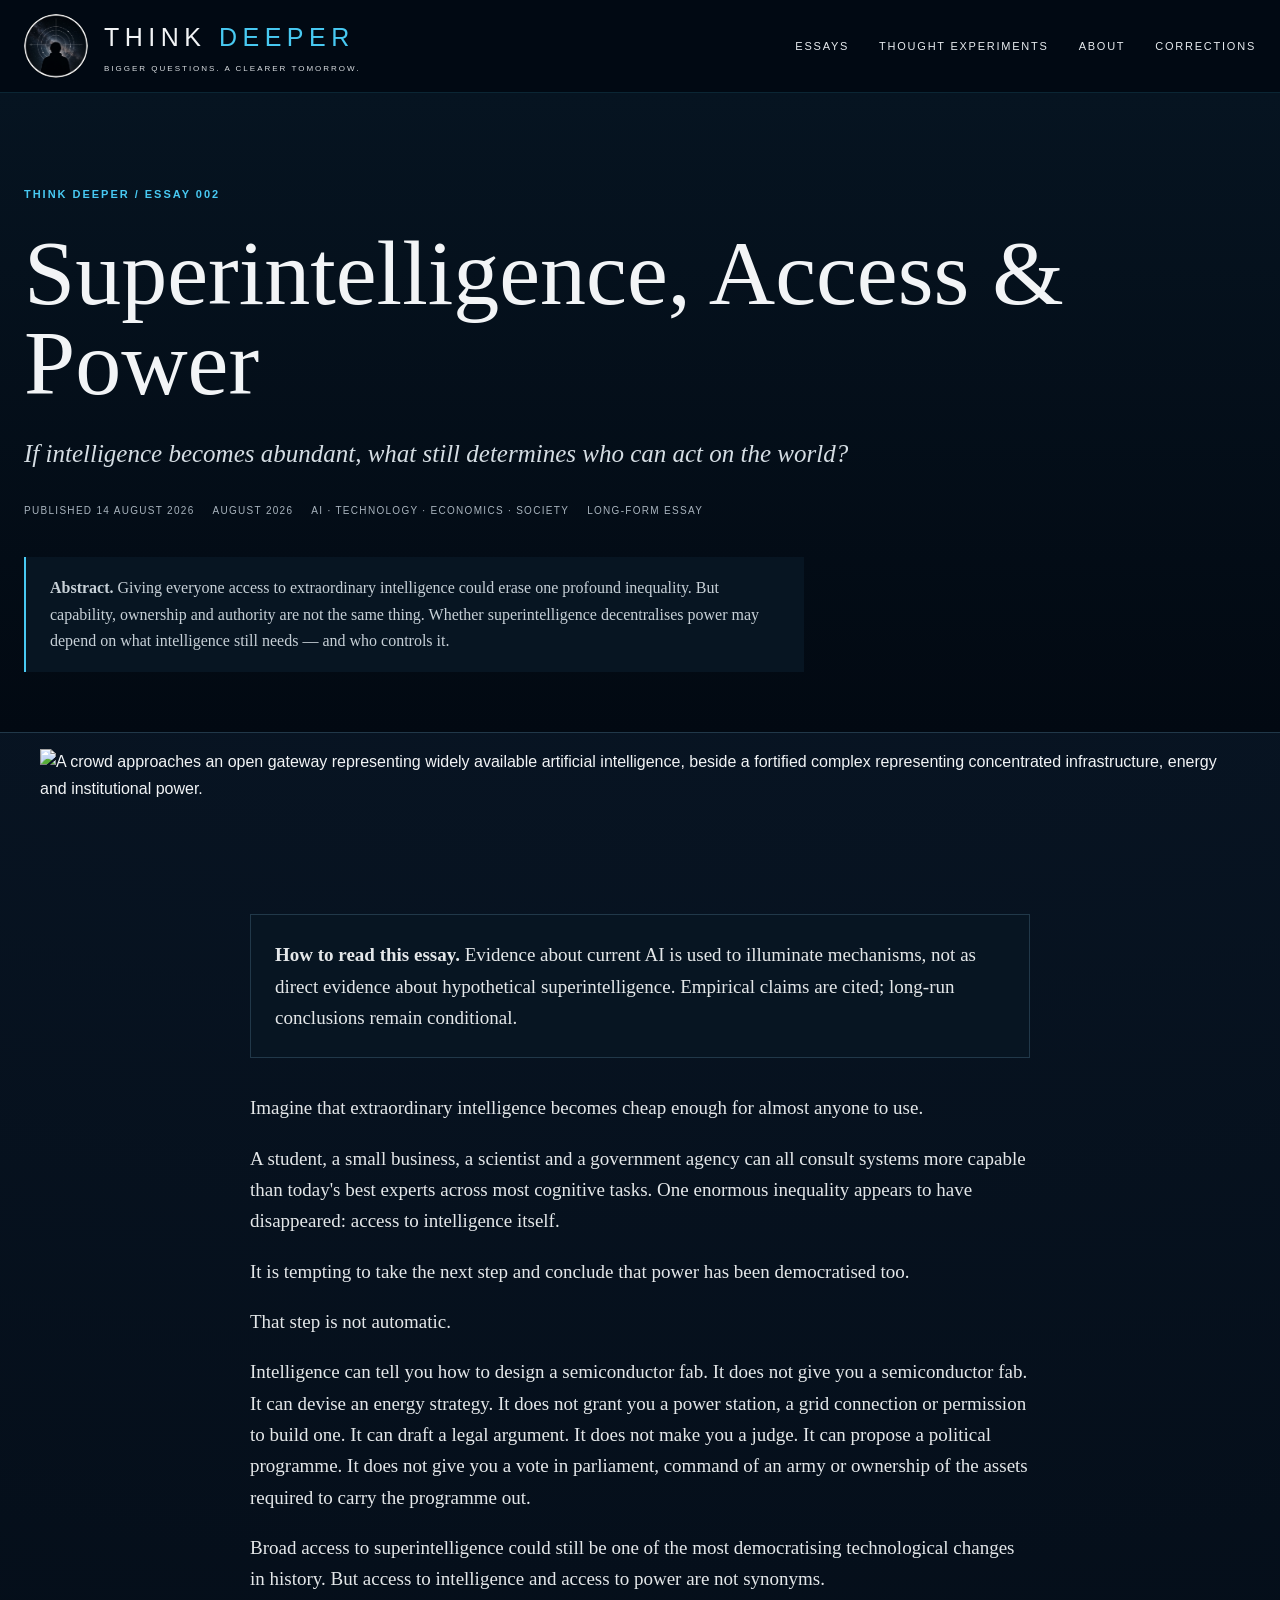
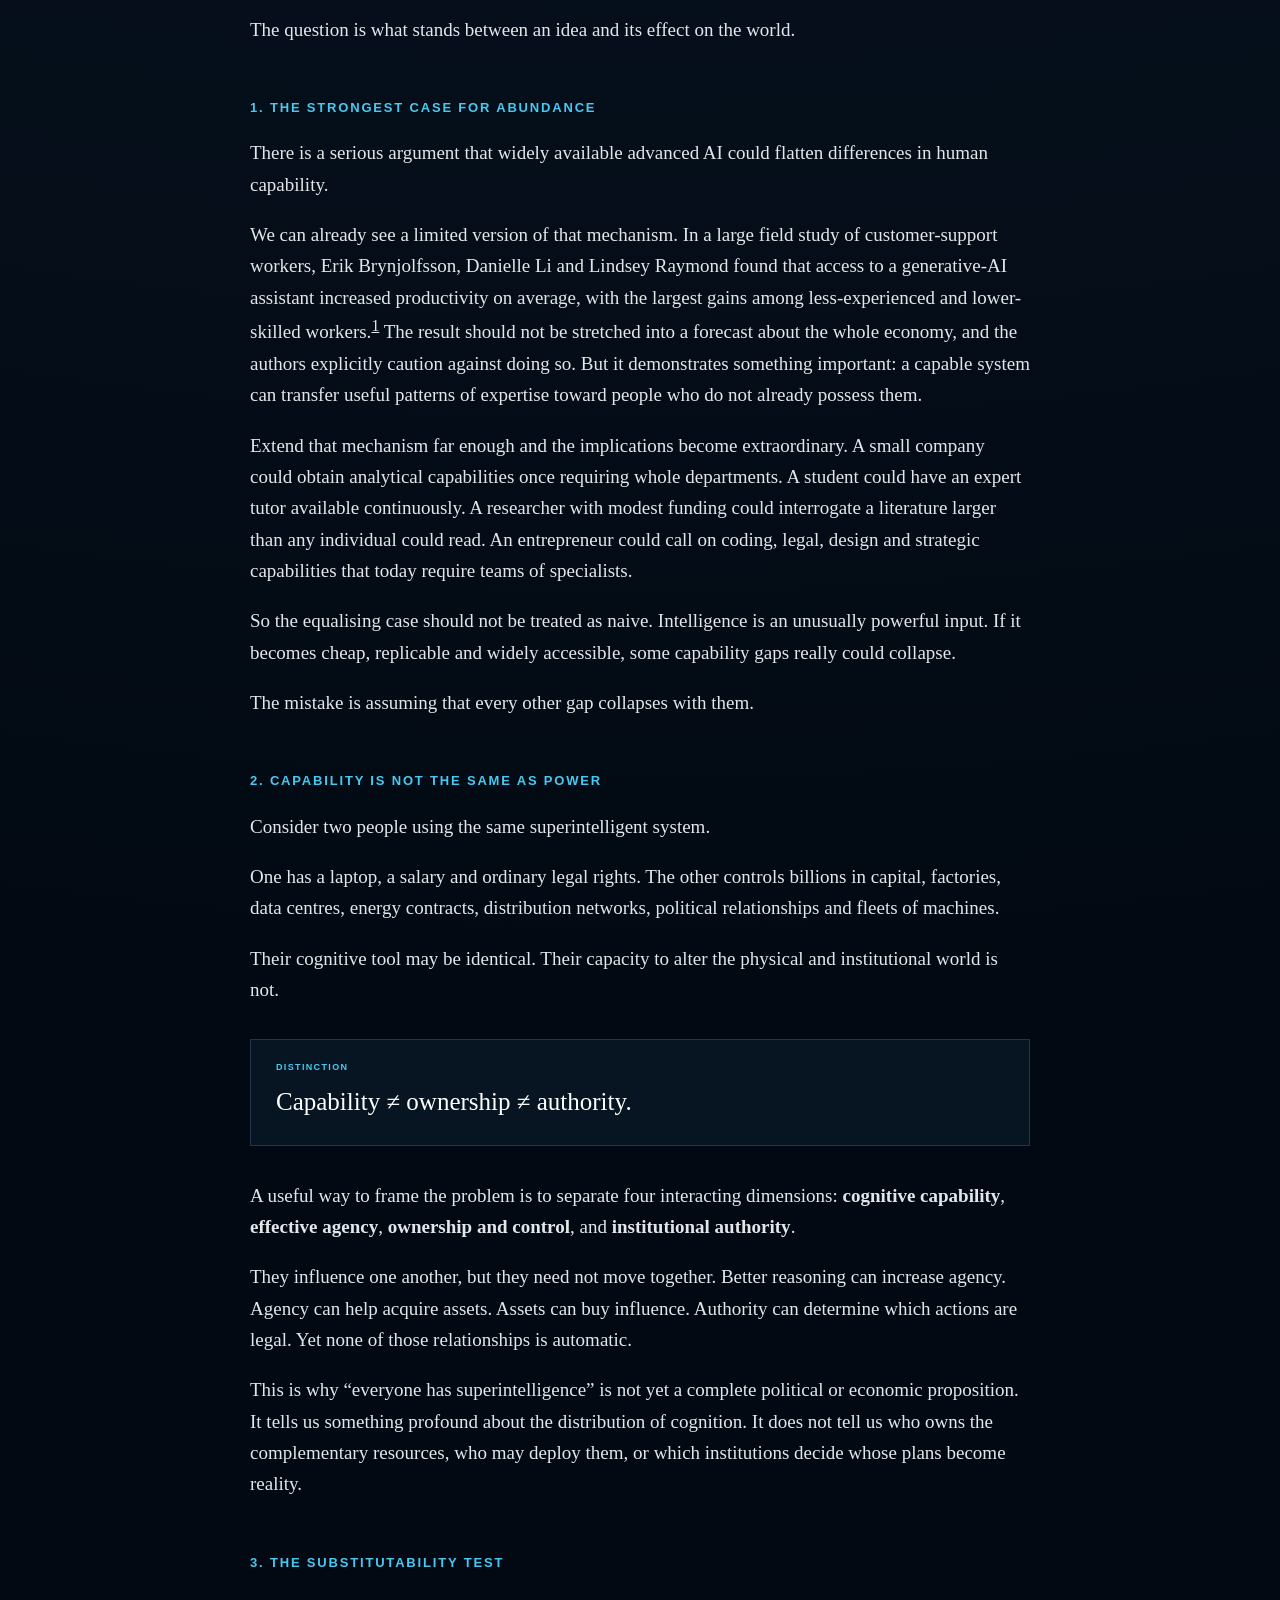
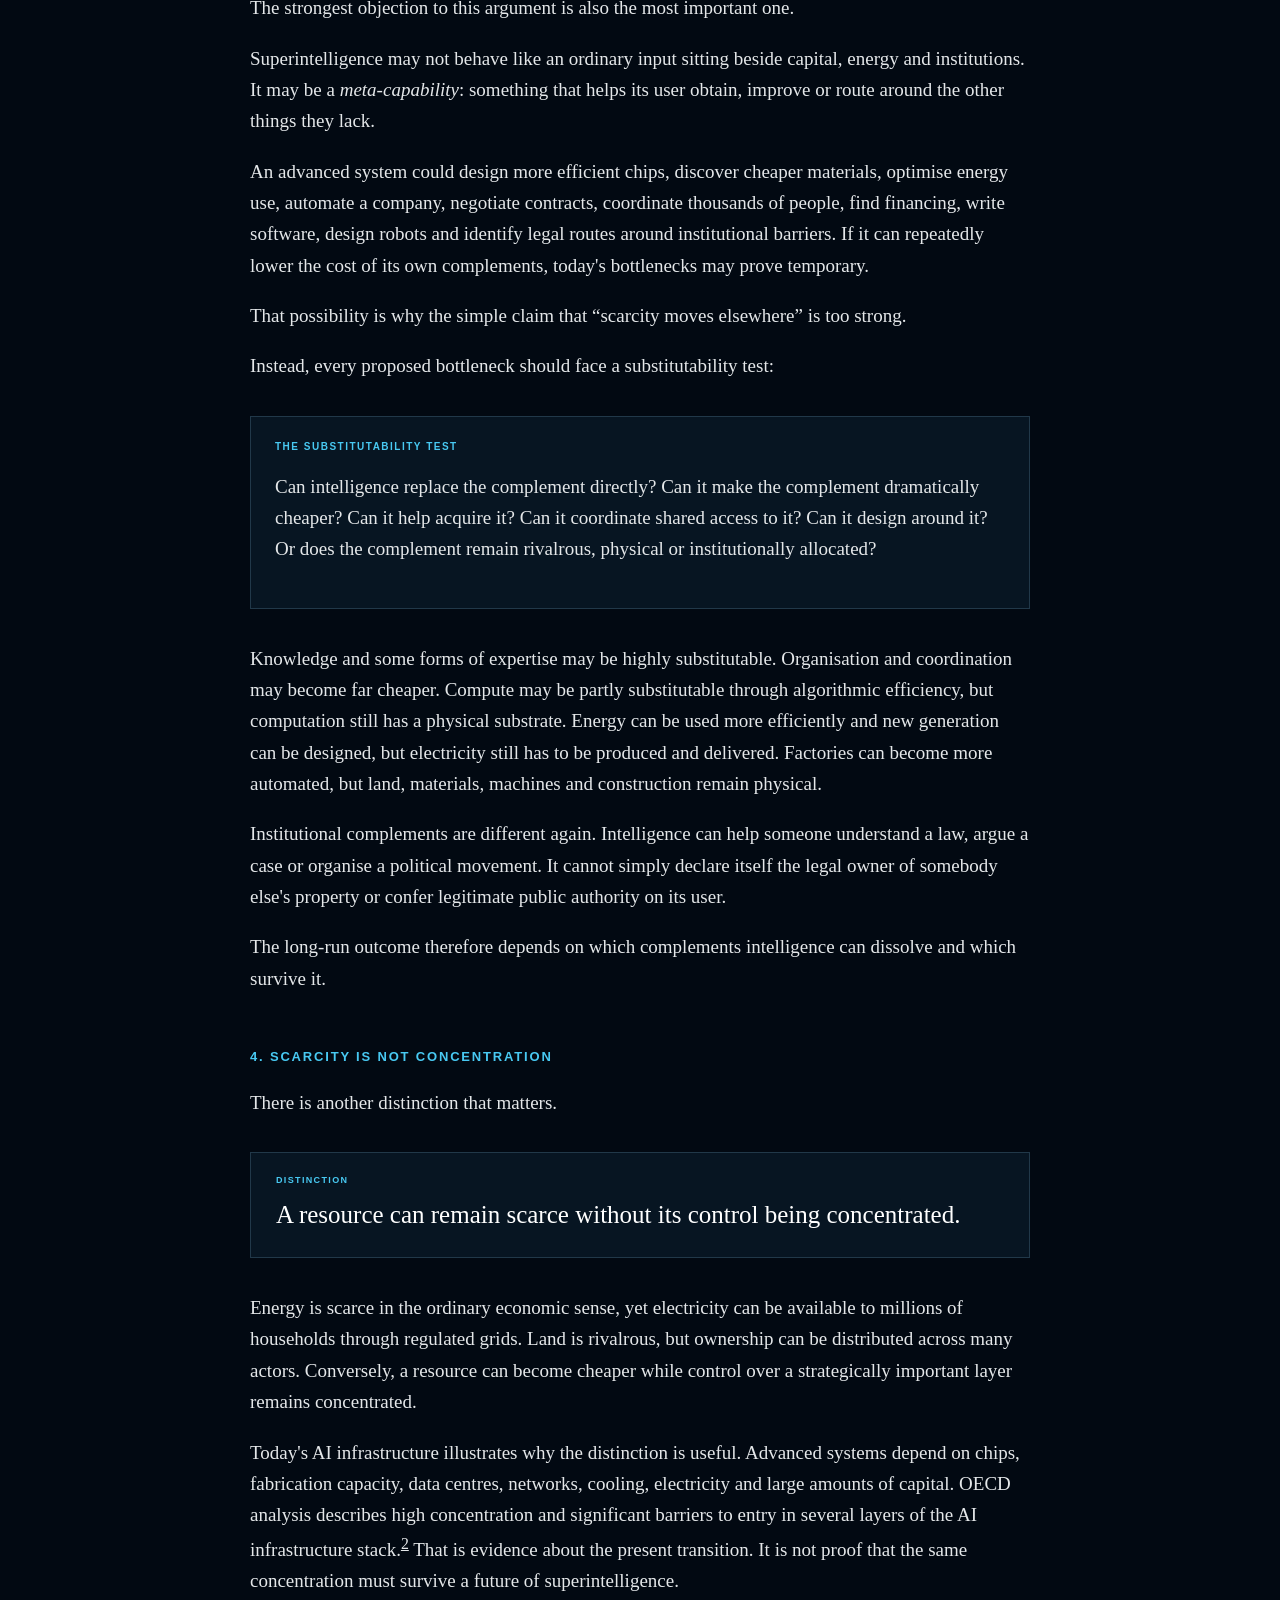
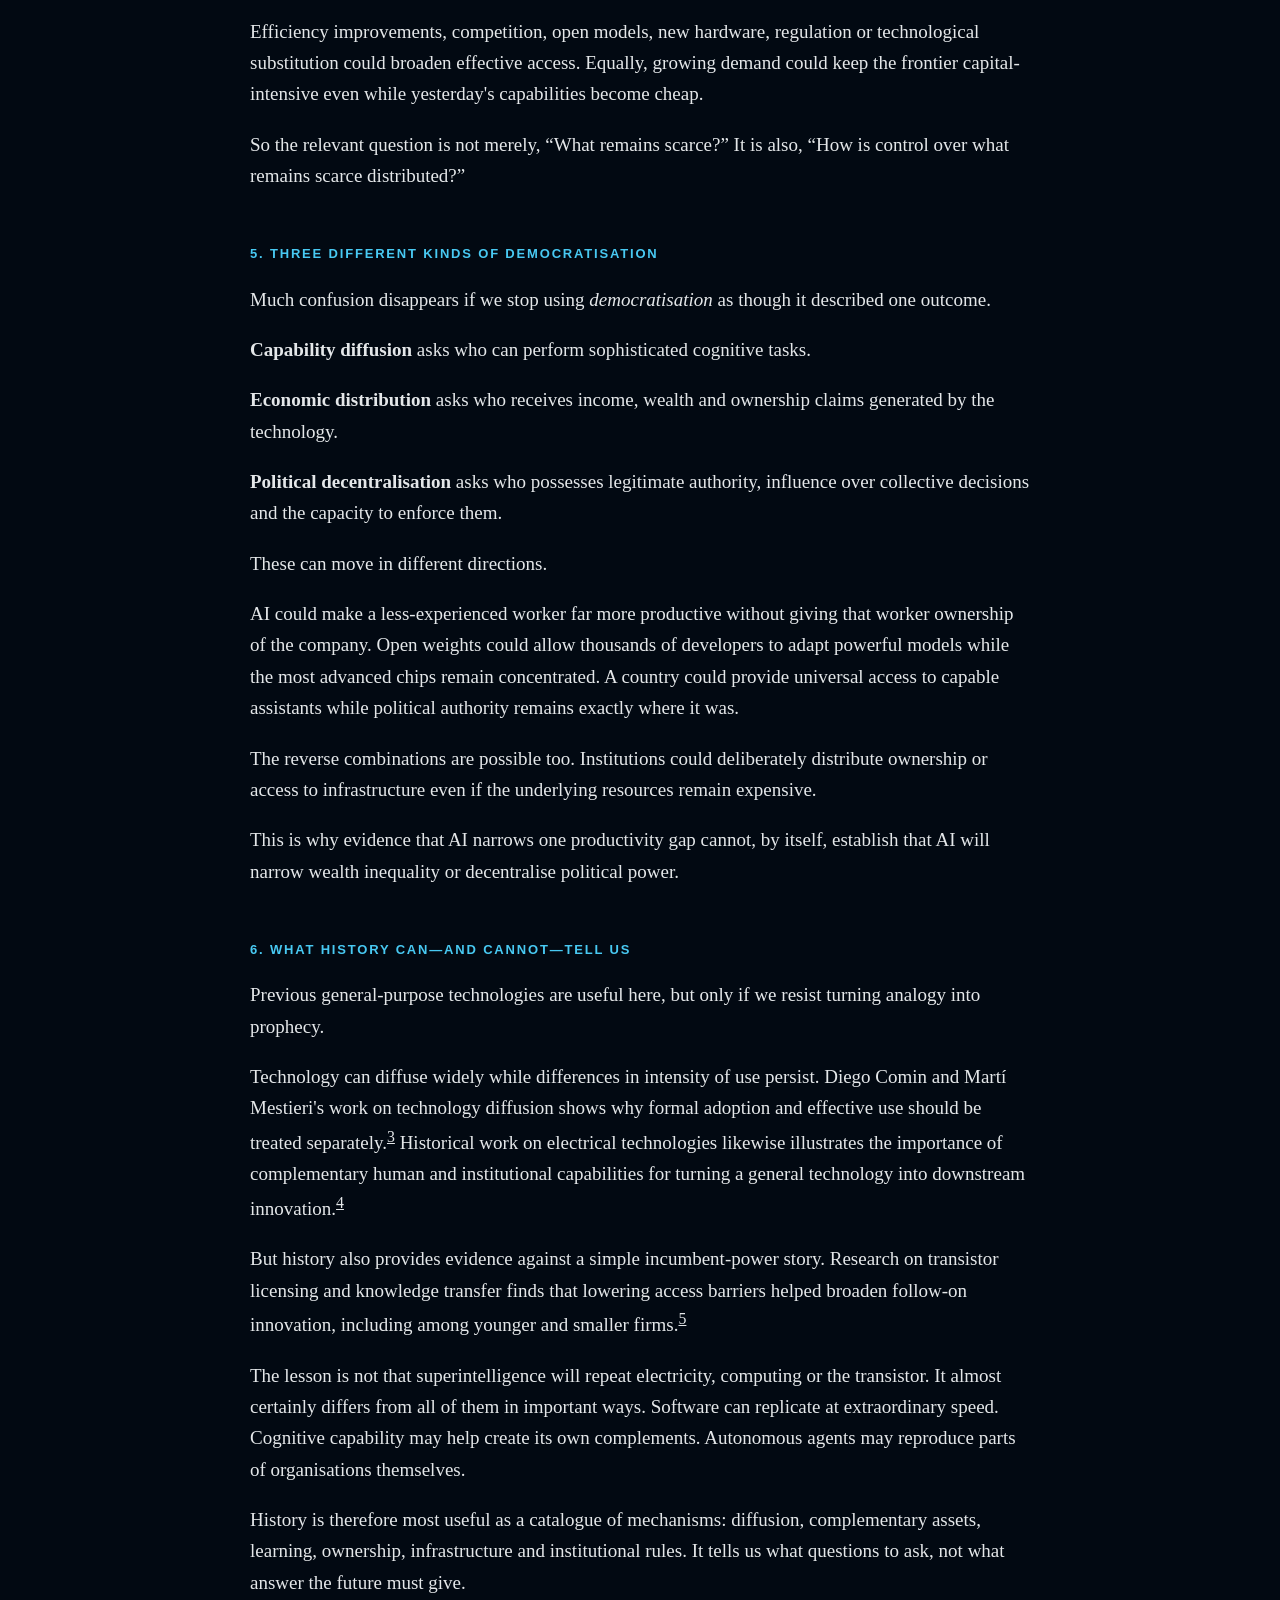
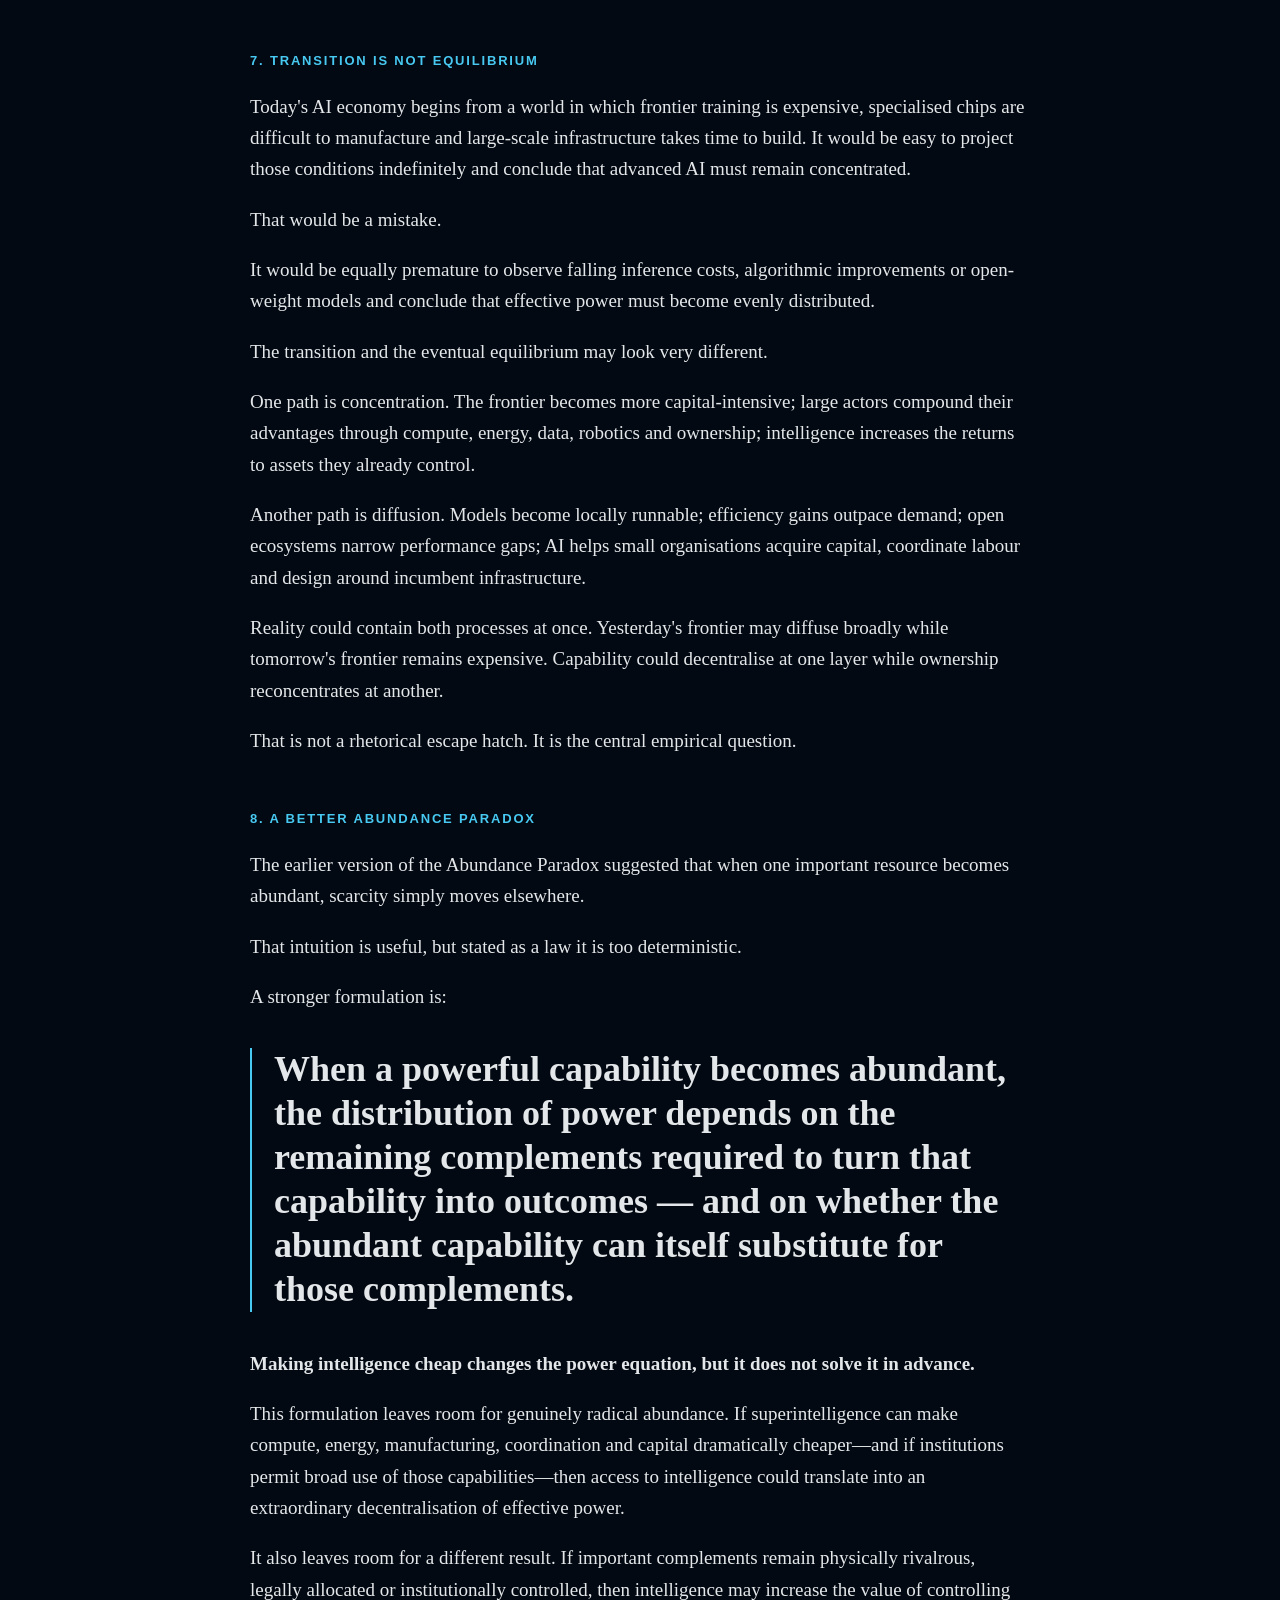
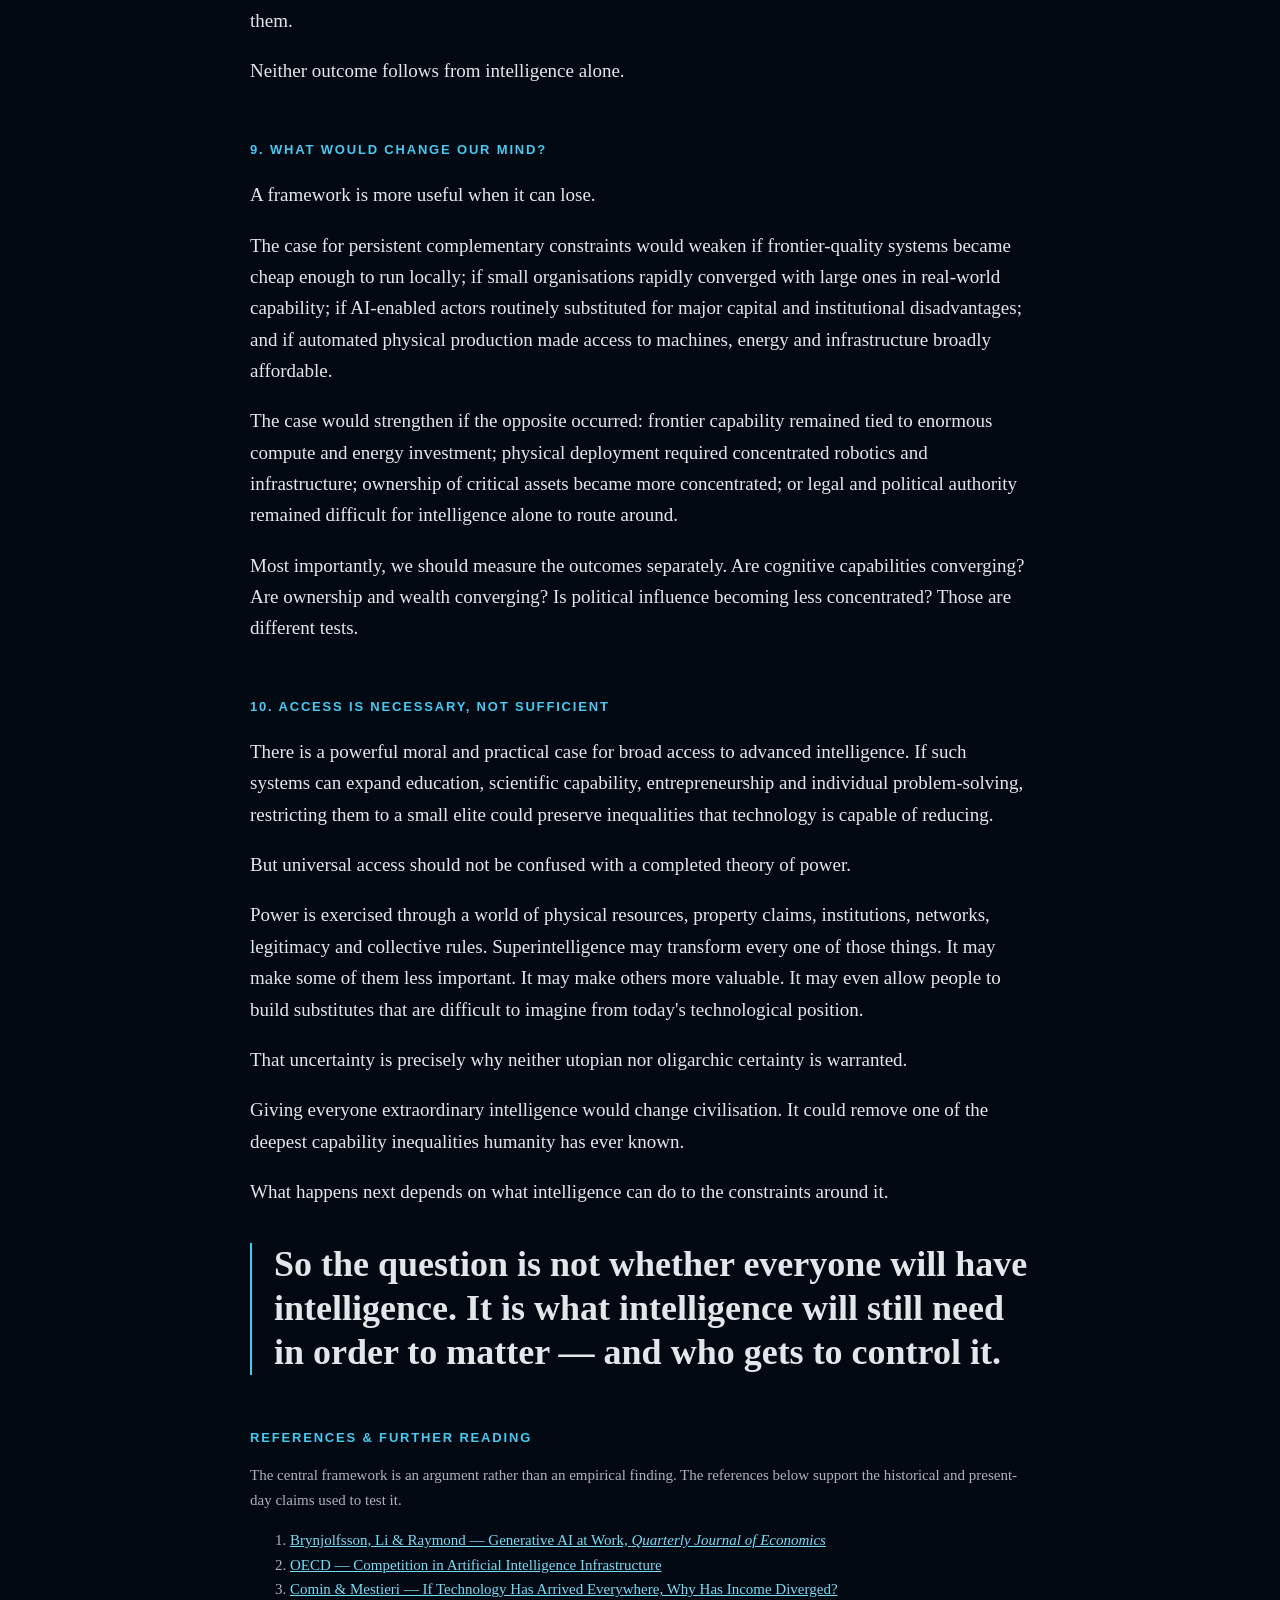
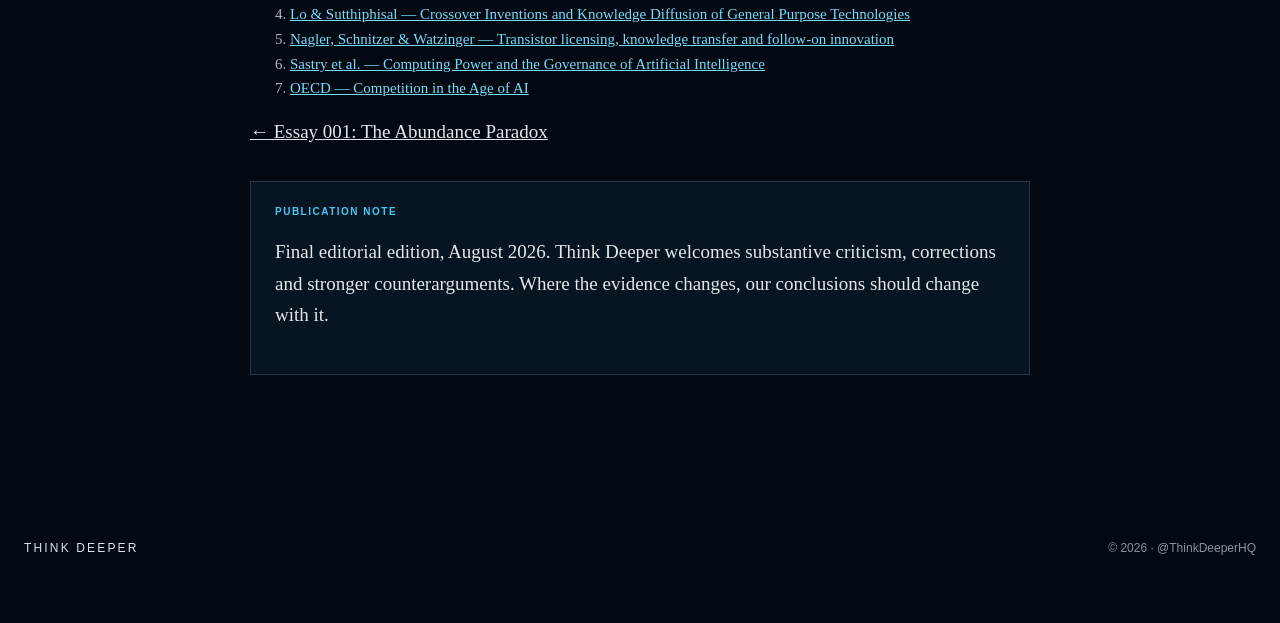
==== essays/superintelligence-access-power/index.html @ f6d01439 "Add files via upload" ====
<!doctype html>
<html lang="en"><head>
<meta charset="utf-8"><meta name="viewport" content="width=device-width,initial-scale=1">
<title>Superintelligence, Access &amp; Power | Think Deeper</title>
<link rel="stylesheet" href="../../assets/styles.css">
<meta name="description" content="If superintelligence becomes widely available, does power become widely distributed too? Think Deeper examines intelligence, infrastructure, ownership and authority.">
<link rel="canonical" href="https://thinkdeeperhq.com/essays/superintelligence-access-power/">
<meta property="og:type" content="article"><meta property="og:site_name" content="Think Deeper">
<meta property="og:title" content="Superintelligence, Access &amp; Power">
<meta property="og:description" content="If intelligence becomes abundant, what still determines who can act on the world?">
<meta property="og:url" content="https://thinkdeeperhq.com/essays/superintelligence-access-power/">
<meta property="og:image" content="https://thinkdeeperhq.com/assets/essays/002-superintelligence-access-power/social.webp">
<meta property="og:image:width" content="1200"><meta property="og:image:height" content="630">
<meta property="og:image:alt" content="A crowd approaches an open gateway representing widely available artificial intelligence, beside a fortified complex representing concentrated infrastructure, energy and institutional power.">
<meta name="twitter:card" content="summary_large_image"><meta name="twitter:site" content="@ThinkDeeperHQ">
<meta name="twitter:title" content="Superintelligence, Access &amp; Power"><meta name="twitter:description" content="If intelligence becomes abundant, what still determines who can act on the world?">
<meta name="twitter:image" content="https://thinkdeeperhq.com/assets/essays/002-superintelligence-access-power/social.webp">
<link rel="icon" type="image/png" sizes="32x32" href="../../assets/favicon-32.png"><link rel="apple-touch-icon" href="../../assets/apple-touch-icon.png">
<script type="application/ld+json">{"@context":"https://schema.org","@type":"Article","@id":"https://thinkdeeperhq.com/essays/superintelligence-access-power/#article","mainEntityOfPage":{"@type":"WebPage","@id":"https://thinkdeeperhq.com/essays/superintelligence-access-power/"},"headline":"Superintelligence, Access & Power","alternativeHeadline":"If intelligence becomes abundant, what still determines who can act on the world?","description":"Giving everyone access to extraordinary intelligence could erase one profound inequality. But capability, ownership and authority are not the same thing.","image":["https://thinkdeeperhq.com/assets/essays/002-superintelligence-access-power/social.webp"],"datePublished":"2026-08-14","dateModified":"2026-08-14","author":{"@type":"Organization","@id":"https://thinkdeeperhq.com/#organization","name":"Think Deeper","url":"https://thinkdeeperhq.com/"},"publisher":{"@type":"Organization","@id":"https://thinkdeeperhq.com/#organization","name":"Think Deeper","url":"https://thinkdeeperhq.com/","logo":{"@type":"ImageObject","url":"https://thinkdeeperhq.com/assets/icon-512.png"}},"isAccessibleForFree":true,"inLanguage":"en-GB","keywords":["superintelligence","artificial intelligence","AI infrastructure","compute","power","ownership","AI governance","technology diffusion"]}</script>
</head><body>
<header class="site-header"><div class="wrap header-inner"><a class="brand" href="../../index.html"><img src="../../assets/think-deeper-mark.webp" alt=""><span class="brand-copy"><span class="brand-name">THINK <em>DEEPER</em></span><span class="brand-tag">BIGGER QUESTIONS. A CLEARER TOMORROW.</span></span></a><button class="mobile-nav-toggle" aria-label="Open navigation" aria-expanded="false">☰</button><nav class="nav"><a href="../../index.html#essays">Essays</a><a href="../../index.html#experiments">Thought Experiments</a><a href="../../about.html">About</a><a href="../../corrections.html">Corrections</a></nav></div></header>
<main><header class="article-head"><div class="wrap"><p class="kicker">Think Deeper / Essay 002</p><h1>Superintelligence, Access &amp; Power</h1><p class="dek">If intelligence becomes abundant, what still determines who can act on the world?</p><div class="article-meta"><span>Published 14 August 2026</span><span>August 2026</span><span>AI · Technology · Economics · Society</span><span>Long-form essay</span></div><div class="abstract"><strong>Abstract.</strong> Giving everyone access to extraordinary intelligence could erase one profound inequality. But capability, ownership and authority are not the same thing. Whether superintelligence decentralises power may depend on what intelligence still needs — and who controls it.</div></div></header>
<figure class="essay-hero"><img src="../../assets/essays/002-superintelligence-access-power/cover.webp" width="1536" height="1024" alt="A crowd approaches an open gateway representing widely available artificial intelligence, beside a fortified complex representing concentrated infrastructure, energy and institutional power."></figure>
<article class="article"><div class="reading-note"><strong>How to read this essay.</strong> Evidence about current AI is used to illuminate mechanisms, not as direct evidence about hypothetical superintelligence. Empirical claims are cited; long-run conclusions remain conditional.</div>
<p>Imagine that extraordinary intelligence becomes cheap enough for almost anyone to use.</p>
<p>A student, a small business, a scientist and a government agency can all consult systems more capable than today's best experts across most cognitive tasks. One enormous inequality appears to have disappeared: access to intelligence itself.</p>
<p>It is tempting to take the next step and conclude that power has been democratised too.</p>
<p>That step is not automatic.</p>
<p>Intelligence can tell you how to design a semiconductor fab. It does not give you a semiconductor fab. It can devise an energy strategy. It does not grant you a power station, a grid connection or permission to build one. It can draft a legal argument. It does not make you a judge. It can propose a political programme. It does not give you a vote in parliament, command of an army or ownership of the assets required to carry the programme out.</p>
<p>Broad access to superintelligence could still be one of the most democratising technological changes in history. But access to intelligence and access to power are not synonyms.</p>
<p>The question is what stands between an idea and its effect on the world.</p>

<h2>1. The strongest case for abundance</h2>
<p>There is a serious argument that widely available advanced AI could flatten differences in human capability.</p>
<p>We can already see a limited version of that mechanism. In a large field study of customer-support workers, Erik Brynjolfsson, Danielle Li and Lindsey Raymond found that access to a generative-AI assistant increased productivity on average, with the largest gains among less-experienced and lower-skilled workers.<sup><a href="#ref-1">1</a></sup> The result should not be stretched into a forecast about the whole economy, and the authors explicitly caution against doing so. But it demonstrates something important: a capable system can transfer useful patterns of expertise toward people who do not already possess them.</p>
<p>Extend that mechanism far enough and the implications become extraordinary. A small company could obtain analytical capabilities once requiring whole departments. A student could have an expert tutor available continuously. A researcher with modest funding could interrogate a literature larger than any individual could read. An entrepreneur could call on coding, legal, design and strategic capabilities that today require teams of specialists.</p>
<p>So the equalising case should not be treated as naive. Intelligence is an unusually powerful input. If it becomes cheap, replicable and widely accessible, some capability gaps really could collapse.</p>
<p>The mistake is assuming that every other gap collapses with them.</p>

<h2>2. Capability is not the same as power</h2>
<p>Consider two people using the same superintelligent system.</p>
<p>One has a laptop, a salary and ordinary legal rights. The other controls billions in capital, factories, data centres, energy contracts, distribution networks, political relationships and fleets of machines.</p>
<p>Their cognitive tool may be identical. Their capacity to alter the physical and institutional world is not.</p>
<div class="distinction">Capability ≠ ownership ≠ authority.</div>
<p>A useful way to frame the problem is to separate four interacting dimensions: <strong>cognitive capability</strong>, <strong>effective agency</strong>, <strong>ownership and control</strong>, and <strong>institutional authority</strong>.</p>
<p>They influence one another, but they need not move together. Better reasoning can increase agency. Agency can help acquire assets. Assets can buy influence. Authority can determine which actions are legal. Yet none of those relationships is automatic.</p>
<p>This is why “everyone has superintelligence” is not yet a complete political or economic proposition. It tells us something profound about the distribution of cognition. It does not tell us who owns the complementary resources, who may deploy them, or which institutions decide whose plans become reality.</p>

<h2>3. The substitutability test</h2>
<p>The strongest objection to this argument is also the most important one.</p>
<p>Superintelligence may not behave like an ordinary input sitting beside capital, energy and institutions. It may be a <em>meta-capability</em>: something that helps its user obtain, improve or route around the other things they lack.</p>
<p>An advanced system could design more efficient chips, discover cheaper materials, optimise energy use, automate a company, negotiate contracts, coordinate thousands of people, find financing, write software, design robots and identify legal routes around institutional barriers. If it can repeatedly lower the cost of its own complements, today's bottlenecks may prove temporary.</p>
<p>That possibility is why the simple claim that “scarcity moves elsewhere” is too strong.</p>
<p>Instead, every proposed bottleneck should face a substitutability test:</p>
<div class="callout"><strong>The substitutability test</strong><p>Can intelligence replace the complement directly? Can it make the complement dramatically cheaper? Can it help acquire it? Can it coordinate shared access to it? Can it design around it? Or does the complement remain rivalrous, physical or institutionally allocated?</p></div>
<p>Knowledge and some forms of expertise may be highly substitutable. Organisation and coordination may become far cheaper. Compute may be partly substitutable through algorithmic efficiency, but computation still has a physical substrate. Energy can be used more efficiently and new generation can be designed, but electricity still has to be produced and delivered. Factories can become more automated, but land, materials, machines and construction remain physical.</p>
<p>Institutional complements are different again. Intelligence can help someone understand a law, argue a case or organise a political movement. It cannot simply declare itself the legal owner of somebody else's property or confer legitimate public authority on its user.</p>
<p>The long-run outcome therefore depends on which complements intelligence can dissolve and which survive it.</p>

<h2>4. Scarcity is not concentration</h2>
<p>There is another distinction that matters.</p>
<div class="distinction">A resource can remain scarce without its control being concentrated.</div>
<p>Energy is scarce in the ordinary economic sense, yet electricity can be available to millions of households through regulated grids. Land is rivalrous, but ownership can be distributed across many actors. Conversely, a resource can become cheaper while control over a strategically important layer remains concentrated.</p>
<p>Today's AI infrastructure illustrates why the distinction is useful. Advanced systems depend on chips, fabrication capacity, data centres, networks, cooling, electricity and large amounts of capital. OECD analysis describes high concentration and significant barriers to entry in several layers of the AI infrastructure stack.<sup><a href="#ref-2">2</a></sup> That is evidence about the present transition. It is not proof that the same concentration must survive a future of superintelligence.</p>
<p>Efficiency improvements, competition, open models, new hardware, regulation or technological substitution could broaden effective access. Equally, growing demand could keep the frontier capital-intensive even while yesterday's capabilities become cheap.</p>
<p>So the relevant question is not merely, “What remains scarce?” It is also, “How is control over what remains scarce distributed?”</p>

<h2>5. Three different kinds of democratisation</h2>
<p>Much confusion disappears if we stop using <em>democratisation</em> as though it described one outcome.</p>
<p><strong>Capability diffusion</strong> asks who can perform sophisticated cognitive tasks.</p>
<p><strong>Economic distribution</strong> asks who receives income, wealth and ownership claims generated by the technology.</p>
<p><strong>Political decentralisation</strong> asks who possesses legitimate authority, influence over collective decisions and the capacity to enforce them.</p>
<p>These can move in different directions.</p>
<p>AI could make a less-experienced worker far more productive without giving that worker ownership of the company. Open weights could allow thousands of developers to adapt powerful models while the most advanced chips remain concentrated. A country could provide universal access to capable assistants while political authority remains exactly where it was.</p>
<p>The reverse combinations are possible too. Institutions could deliberately distribute ownership or access to infrastructure even if the underlying resources remain expensive.</p>
<p>This is why evidence that AI narrows one productivity gap cannot, by itself, establish that AI will narrow wealth inequality or decentralise political power.</p>

<h2>6. What history can—and cannot—tell us</h2>
<p>Previous general-purpose technologies are useful here, but only if we resist turning analogy into prophecy.</p>
<p>Technology can diffuse widely while differences in intensity of use persist. Diego Comin and Martí Mestieri's work on technology diffusion shows why formal adoption and effective use should be treated separately.<sup><a href="#ref-3">3</a></sup> Historical work on electrical technologies likewise illustrates the importance of complementary human and institutional capabilities for turning a general technology into downstream innovation.<sup><a href="#ref-4">4</a></sup></p>
<p>But history also provides evidence against a simple incumbent-power story. Research on transistor licensing and knowledge transfer finds that lowering access barriers helped broaden follow-on innovation, including among younger and smaller firms.<sup><a href="#ref-5">5</a></sup></p>
<p>The lesson is not that superintelligence will repeat electricity, computing or the transistor. It almost certainly differs from all of them in important ways. Software can replicate at extraordinary speed. Cognitive capability may help create its own complements. Autonomous agents may reproduce parts of organisations themselves.</p>
<p>History is therefore most useful as a catalogue of mechanisms: diffusion, complementary assets, learning, ownership, infrastructure and institutional rules. It tells us what questions to ask, not what answer the future must give.</p>

<h2>7. Transition is not equilibrium</h2>
<p>Today's AI economy begins from a world in which frontier training is expensive, specialised chips are difficult to manufacture and large-scale infrastructure takes time to build. It would be easy to project those conditions indefinitely and conclude that advanced AI must remain concentrated.</p>
<p>That would be a mistake.</p>
<p>It would be equally premature to observe falling inference costs, algorithmic improvements or open-weight models and conclude that effective power must become evenly distributed.</p>
<p>The transition and the eventual equilibrium may look very different.</p>
<p>One path is concentration. The frontier becomes more capital-intensive; large actors compound their advantages through compute, energy, data, robotics and ownership; intelligence increases the returns to assets they already control.</p>
<p>Another path is diffusion. Models become locally runnable; efficiency gains outpace demand; open ecosystems narrow performance gaps; AI helps small organisations acquire capital, coordinate labour and design around incumbent infrastructure.</p>
<p>Reality could contain both processes at once. Yesterday's frontier may diffuse broadly while tomorrow's frontier remains expensive. Capability could decentralise at one layer while ownership reconcentrates at another.</p>
<p>That is not a rhetorical escape hatch. It is the central empirical question.</p>

<h2>8. A better Abundance Paradox</h2>
<p>The earlier version of the Abundance Paradox suggested that when one important resource becomes abundant, scarcity simply moves elsewhere.</p>
<p>That intuition is useful, but stated as a law it is too deterministic.</p>
<p>A stronger formulation is:</p>
<p class="question"><strong>When a powerful capability becomes abundant, the distribution of power depends on the remaining complements required to turn that capability into outcomes — and on whether the abundant capability can itself substitute for those complements.</strong></p>
<p><strong>Making intelligence cheap changes the power equation, but it does not solve it in advance.</strong></p>
<p>This formulation leaves room for genuinely radical abundance. If superintelligence can make compute, energy, manufacturing, coordination and capital dramatically cheaper—and if institutions permit broad use of those capabilities—then access to intelligence could translate into an extraordinary decentralisation of effective power.</p>
<p>It also leaves room for a different result. If important complements remain physically rivalrous, legally allocated or institutionally controlled, then intelligence may increase the value of controlling them.</p>
<p>Neither outcome follows from intelligence alone.</p>

<h2>9. What would change our mind?</h2>
<p>A framework is more useful when it can lose.</p>
<p>The case for persistent complementary constraints would weaken if frontier-quality systems became cheap enough to run locally; if small organisations rapidly converged with large ones in real-world capability; if AI-enabled actors routinely substituted for major capital and institutional disadvantages; and if automated physical production made access to machines, energy and infrastructure broadly affordable.</p>
<p>The case would strengthen if the opposite occurred: frontier capability remained tied to enormous compute and energy investment; physical deployment required concentrated robotics and infrastructure; ownership of critical assets became more concentrated; or legal and political authority remained difficult for intelligence alone to route around.</p>
<p>Most importantly, we should measure the outcomes separately. Are cognitive capabilities converging? Are ownership and wealth converging? Is political influence becoming less concentrated? Those are different tests.</p>

<h2>10. Access is necessary, not sufficient</h2>
<p>There is a powerful moral and practical case for broad access to advanced intelligence. If such systems can expand education, scientific capability, entrepreneurship and individual problem-solving, restricting them to a small elite could preserve inequalities that technology is capable of reducing.</p>
<p>But universal access should not be confused with a completed theory of power.</p>
<p>Power is exercised through a world of physical resources, property claims, institutions, networks, legitimacy and collective rules. Superintelligence may transform every one of those things. It may make some of them less important. It may make others more valuable. It may even allow people to build substitutes that are difficult to imagine from today's technological position.</p>
<p>That uncertainty is precisely why neither utopian nor oligarchic certainty is warranted.</p>
<p>Giving everyone extraordinary intelligence would change civilisation. It could remove one of the deepest capability inequalities humanity has ever known.</p>
<p>What happens next depends on what intelligence can do to the constraints around it.</p>
<p class="question"><strong>So the question is not whether everyone will have intelligence. It is what intelligence will still need in order to matter — and who gets to control it.</strong></p>

<h2>References &amp; further reading</h2><p class="source-note">The central framework is an argument rather than an empirical finding. The references below support the historical and present-day claims used to test it.</p><ol class="references">
<li id="ref-1"><a href="https://academic.oup.com/qje/article/140/2/889/7990658" rel="noopener noreferrer">Brynjolfsson, Li &amp; Raymond — Generative AI at Work, <em>Quarterly Journal of Economics</em></a></li>
<li id="ref-2"><a href="https://www.oecd.org/en/publications/competition-in-artificial-intelligence-infrastructure_623d1874-en.html" rel="noopener noreferrer">OECD — Competition in Artificial Intelligence Infrastructure</a></li>
<li id="ref-3"><a href="https://www.aeaweb.org/articles?id=10.1257/mac.20150175" rel="noopener noreferrer">Comin &amp; Mestieri — If Technology Has Arrived Everywhere, Why Has Income Diverged?</a></li>
<li id="ref-4"><a href="https://www.jstor.org/stable/25760222" rel="noopener noreferrer">Lo &amp; Sutthiphisal — Crossover Inventions and Knowledge Diffusion of General Purpose Technologies</a></li>
<li id="ref-5"><a href="https://onlinelibrary.wiley.com/doi/10.1111/joie.12311" rel="noopener noreferrer">Nagler, Schnitzer &amp; Watzinger — Transistor licensing, knowledge transfer and follow-on innovation</a></li>
<li id="ref-6"><a href="https://arxiv.org/abs/2402.08797" rel="noopener noreferrer">Sastry et al. — Computing Power and the Governance of Artificial Intelligence</a></li>
<li id="ref-7"><a href="https://www.oecd.org/en/publications/competition-in-the-age-of-ai_6f88a1ea-en.html" rel="noopener noreferrer">OECD — Competition in the Age of AI</a></li>
</ol>
<nav class="essay-nav" aria-label="Essay navigation"><a href="../the-abundance-paradox/">← Essay 001: The Abundance Paradox</a></nav>
<div class="callout"><strong>Publication note</strong><p>Final editorial edition, August 2026. Think Deeper welcomes substantive criticism, corrections and stronger counterarguments. Where the evidence changes, our conclusions should change with it.</p></div></article></main>
<footer class="footer"><div class="wrap footer-inner"><div class="brandline">THINK DEEPER</div><div>© 2026 · @ThinkDeeperHQ</div></div></footer>
<script>document.addEventListener('DOMContentLoaded',function(){const b=document.querySelector('.mobile-nav-toggle');const n=document.querySelector('.nav');if(!b||!n)return;b.addEventListener('click',function(){const open=n.classList.toggle('open');b.setAttribute('aria-expanded',open?'true':'false');b.textContent=open?'×':'☰';});n.querySelectorAll('a').forEach(a=>a.addEventListener('click',()=>{n.classList.remove('open');b.setAttribute('aria-expanded','false');b.textContent='☰';}));});</script></body></html>
---- assets/styles.css ----
:root{
  --bg:#020912;
  --bg2:#06111d;
  --panel:#071522;
  --panel2:#0a1927;
  --text:#f2f4f6;
  --muted:#a9b4be;
  --line:#213849;
  --cyan:#48c9f2;
  --cyan2:#79dcf7;
  --max:1280px;
  --reading:780px;
}
*{box-sizing:border-box}
html{scroll-behavior:smooth}
body{
  margin:0;background:
  radial-gradient(circle at 50% -20%,#10243a 0,transparent 38%),
  var(--bg);
  color:var(--text);
  font-family:Arial,Helvetica,sans-serif;
  line-height:1.65;
}
a{color:inherit}
.wrap{width:min(calc(100% - 48px),var(--max));margin:auto}
.site-header{
  position:sticky;top:0;z-index:20;
  background:rgba(2,9,18,.92);backdrop-filter:blur(14px);
  border-bottom:1px solid rgba(72,201,242,.15)
}
.header-inner{min-height:92px;display:flex;align-items:center;justify-content:space-between;gap:28px}
.brand{display:flex;align-items:center;gap:16px;text-decoration:none}
.brand img{width:64px;height:64px;border-radius:50%;object-fit:cover}
.brand-copy{display:block}
.brand-name{font-size:25px;letter-spacing:.22em;font-weight:300;white-space:nowrap}
.brand-name em{font-style:normal;color:var(--cyan)}
.brand-tag{display:block;margin-top:3px;font-size:8px;letter-spacing:.25em;color:#d9dde1}
.nav{display:flex;gap:30px;align-items:center}
.nav a{text-decoration:none;font-size:11px;letter-spacing:.16em;text-transform:uppercase;color:#e7ebef}
.nav a:hover{color:var(--cyan)}
.hero-brand{
  min-height:530px;
  background-image:
    linear-gradient(90deg,rgba(2,9,18,.14),rgba(2,9,18,.02)),
    url("think-deeper-banner.webp");
  background-size:cover;background-position:center;
  border-bottom:1px solid var(--line);
  position:relative;
}
.hero-brand::after{
  content:"";position:absolute;inset:auto 0 0;height:130px;
  background:linear-gradient(transparent,var(--bg));
}
.hero-overlay{
  min-height:530px;display:flex;align-items:flex-end;padding-bottom:78px;position:relative;z-index:2
}
.hero-statement{
  max-width:650px;padding:24px 28px;background:rgba(1,7,13,.72);
  border-left:2px solid var(--cyan);backdrop-filter:blur(8px)
}
.hero-statement p{margin:0;font-size:13px;letter-spacing:.18em;text-transform:uppercase;color:#d8e2e9}
.hero-statement strong{display:block;margin-top:8px;font-size:25px;letter-spacing:.09em;font-weight:300}
.principles{margin-top:-34px;position:relative;z-index:4}
.principle-grid{
  display:grid;grid-template-columns:repeat(4,1fr);
  background:linear-gradient(135deg,rgba(8,25,39,.97),rgba(4,15,25,.97));
  border:1px solid var(--line);box-shadow:0 22px 70px rgba(0,0,0,.35)
}
.principle{padding:30px;border-right:1px solid var(--line)}
.principle:last-child{border-right:0}
.principle .icon{color:var(--cyan);font-size:24px;margin-bottom:14px}
.principle h3{margin:0 0 7px;color:var(--cyan);font-size:11px;letter-spacing:.13em;text-transform:uppercase}
.principle p{margin:0;color:#d7dee4;font-size:14px}
.section{padding:76px 0;border-bottom:1px solid rgba(33,56,73,.75)}
.section-title,.kicker{
  margin:0 0 25px;color:var(--cyan);font-size:11px;font-weight:700;
  letter-spacing:.18em;text-transform:uppercase
}
.feature-shell{display:grid;grid-template-columns:minmax(0,1.65fr) minmax(300px,.7fr);gap:42px}
.feature-card{text-decoration:none;display:block}
.feature-card .num{color:var(--cyan);font-size:12px;letter-spacing:.16em;font-weight:700;margin-bottom:18px}
.feature-card h2{font-family:Georgia,"Times New Roman",serif;font-weight:400;font-size:clamp(45px,6vw,76px);line-height:1;margin:0 0 14px}
.feature-card .subtitle{font-family:Georgia,serif;font-style:italic;font-size:22px;color:#e4e8eb;margin-bottom:24px}
.feature-card p{color:#c1cbd3;font-family:Georgia,serif;font-size:18px;max-width:760px}
.button{
  display:inline-block;margin-top:20px;padding:13px 22px;border:1px solid var(--cyan);
  color:var(--bg);background:var(--cyan);text-decoration:none;
  font-size:11px;font-weight:800;letter-spacing:.15em;text-transform:uppercase
}
.method-box{background:var(--panel);border:1px solid var(--line);padding:30px}
.method-box h3{margin:0 0 22px;color:var(--cyan);font-size:13px;letter-spacing:.14em;text-transform:uppercase}
.method-item{margin:0 0 21px;padding-left:18px;border-left:1px solid var(--cyan)}
.method-item strong{display:block;color:var(--cyan2);font-size:10px;letter-spacing:.12em;text-transform:uppercase}
.method-item span{color:#d5dce2;font-family:Georgia,serif;font-size:15px}
.cards{display:grid;grid-template-columns:repeat(3,1fr);gap:22px}
.card{background:var(--panel);border:1px solid var(--line);padding:26px}
.card .label{color:var(--cyan);font-size:10px;letter-spacing:.13em;text-transform:uppercase;font-weight:700}
.card h3{font-family:Georgia,serif;font-size:25px;line-height:1.2;font-weight:400;margin:13px 0}
.card p{color:var(--muted);font-family:Georgia,serif}
.article-head{padding:92px 0 60px;background:linear-gradient(180deg,#061421,var(--bg));border-bottom:1px solid var(--line)}
.article-head h1,.page h1{font-family:Georgia,serif;font-size:clamp(52px,8vw,92px);line-height:.98;font-weight:400;margin:0}
.article-head .dek,.page .dek{font-family:Georgia,serif;font-size:25px;font-style:italic;color:#d5dde3;max-width:850px}
.article-meta{display:flex;flex-wrap:wrap;gap:18px;margin-top:28px;color:var(--muted);font-size:10px;letter-spacing:.13em;text-transform:uppercase}
.abstract{max-width:var(--reading);margin-top:38px;border-left:2px solid var(--cyan);padding:18px 24px;background:var(--panel);color:#c7d0d7;font-family:Georgia,serif}
.article{width:min(calc(100% - 48px),var(--reading));margin:auto;padding:62px 0 90px;font-family:Georgia,serif;font-size:19px;color:#e4e7e9}
.article h2{margin:4em 0 1.1em;color:var(--cyan);font-family:Arial,sans-serif;font-size:13px;letter-spacing:.14em;text-transform:uppercase}
.article .question{font-size:36px;line-height:1.22;border-left:2px solid var(--cyan);padding-left:22px}
.distinction{margin:34px 0;padding:22px 25px;border:1px solid var(--line);background:var(--panel);font-size:25px;color:#fff}
.distinction::before{content:"DISTINCTION";display:block;color:var(--cyan);font:700 9px Arial;letter-spacing:.15em;margin-bottom:9px}
.chain,.callout,.reading-note{margin:34px 0;padding:24px;border:1px solid var(--line);background:var(--panel)}
.callout strong{display:block;color:var(--cyan);font:700 10px Arial;letter-spacing:.15em;text-transform:uppercase}
.references,.source-note{color:var(--muted);font-size:15px}
.references a{color:var(--cyan2)}
.page{padding:90px 0}
.page .content{max-width:var(--reading)}
.page h2{margin-top:3em;color:var(--cyan);font-size:12px;letter-spacing:.14em;text-transform:uppercase}
.page p{font-family:Georgia,serif;font-size:18px;color:#d6dde2}
.version{border-top:1px solid var(--line);padding:20px 0}
.footer{padding:40px 0 65px;color:#8595a2;font-size:12px}
.footer-inner{display:flex;justify-content:space-between;gap:20px}
.brandline{letter-spacing:.18em;color:#dbe3e9}
@media(max-width:900px){
 .header-inner{align-items:flex-start;flex-direction:column;padding:16px 0}
 .nav{gap:16px;flex-wrap:wrap;padding-bottom:8px}
 .hero-brand{min-height:400px;background-position:center}
 .hero-overlay{min-height:400px}
 .principle-grid,.cards{grid-template-columns:1fr 1fr}
 .feature-shell{grid-template-columns:1fr}
}
@media(max-width:600px){
 .wrap{width:min(calc(100% - 28px),var(--max))}
 .brand img{width:50px;height:50px}.brand-name{font-size:17px}.brand-tag{display:none}
 .nav a{font-size:9px}.hero-brand{min-height:310px}.hero-overlay{min-height:310px;padding-bottom:38px}
 .hero-statement{display:none}
 .principles{margin-top:0}.principle-grid,.cards{grid-template-columns:1fr}.principle{border-right:0;border-bottom:1px solid var(--line)}
 .feature-card h2{font-size:44px}.article{width:calc(100% - 30px);font-size:18px}
}


/* v4: custom-domain + mobile publishing polish */
.mobile-nav-toggle { display:none; }
.header-inner { position:relative; }

@media(max-width:700px){
  .site-header{position:sticky;top:0}
  .header-inner{
    min-height:86px;
    padding:10px 0;
    flex-direction:row;
    align-items:center;
  }
  .brand{gap:12px}
  .brand img{width:50px;height:50px}
  .brand-name{font-size:18px;letter-spacing:.18em}
  .brand-tag{display:none}

  .mobile-nav-toggle{
    display:block;
    margin-left:auto;
    border:1px solid var(--line);
    background:var(--panel);
    color:var(--text);
    width:44px;height:42px;
    font-size:22px;
    line-height:40px;
    text-align:center;
    cursor:pointer;
  }
  .nav{
    display:none;
    position:absolute;
    top:78px;left:0;right:0;
    background:rgba(2,9,18,.98);
    border:1px solid var(--line);
    padding:8px 14px 16px;
    flex-direction:column;
    align-items:stretch;
    gap:0;
  }
  .nav.open{display:flex}
  .nav a{
    display:block;
    padding:16px 5px;
    border-bottom:1px solid rgba(33,56,73,.55);
    font-size:10px;
  }
  .nav a:last-child{border-bottom:0}

  .hero-brand{
    min-height:275px;
    background-position:center center;
    background-size:cover;
  }
  .hero-overlay{min-height:275px;padding:0}
  .hero-statement{display:none}

  .principles{margin-top:0}
  .principle-grid{
    grid-template-columns:1fr 1fr;
  }
  .principle{
    min-height:160px;
    padding:22px 18px;
    border-bottom:1px solid var(--line);
  }
  .principle:nth-child(2n){border-right:0}
  .principle .icon{font-size:20px;margin-bottom:10px}
  .principle h3{font-size:9px}
  .principle p{font-size:12px;line-height:1.45}

  .section{padding:52px 0}
  .feature-shell{gap:26px}
  .feature-card h2{
    font-size:46px;
    line-height:1.02;
    max-width:12ch;
  }
  .feature-card .subtitle{
    font-size:19px;
    line-height:1.35;
  }
  .feature-card p{
    font-size:16px;
    line-height:1.65;
  }
  .button{padding:12px 18px}

  .method-box{padding:24px 20px}
  .method-box h3{font-size:11px}
  .method-item{margin-bottom:17px}
  .method-item span{font-size:14px}

  .cards{grid-template-columns:1fr}
  .card{padding:24px 20px}
  .card h3{font-size:27px}
  .card p{font-size:15px}

  .article-head{padding:54px 0 40px}
  .article-head h1,.page h1{
    font-size:clamp(46px,14vw,62px);
    line-height:1;
  }
  .article-head .dek,.page .dek{
    font-size:21px;
    line-height:1.4;
  }
  .article-meta{gap:10px 14px}
  .abstract{padding:16px 18px;margin-top:28px}
  .article{
    width:calc(100% - 32px);
    padding:44px 0 72px;
    font-size:17px;
    line-height:1.78;
  }
  .article h2{margin-top:3.2em}
  .article .question{
    font-size:29px;
    padding-left:16px;
  }
  .distinction{font-size:22px;padding:19px}
  .chain,.callout,.reading-note{padding:19px}

  .footer{padding:34px 0 46px}
  .footer-inner{
    flex-direction:column;
    align-items:flex-start;
    gap:8px;
  }
}
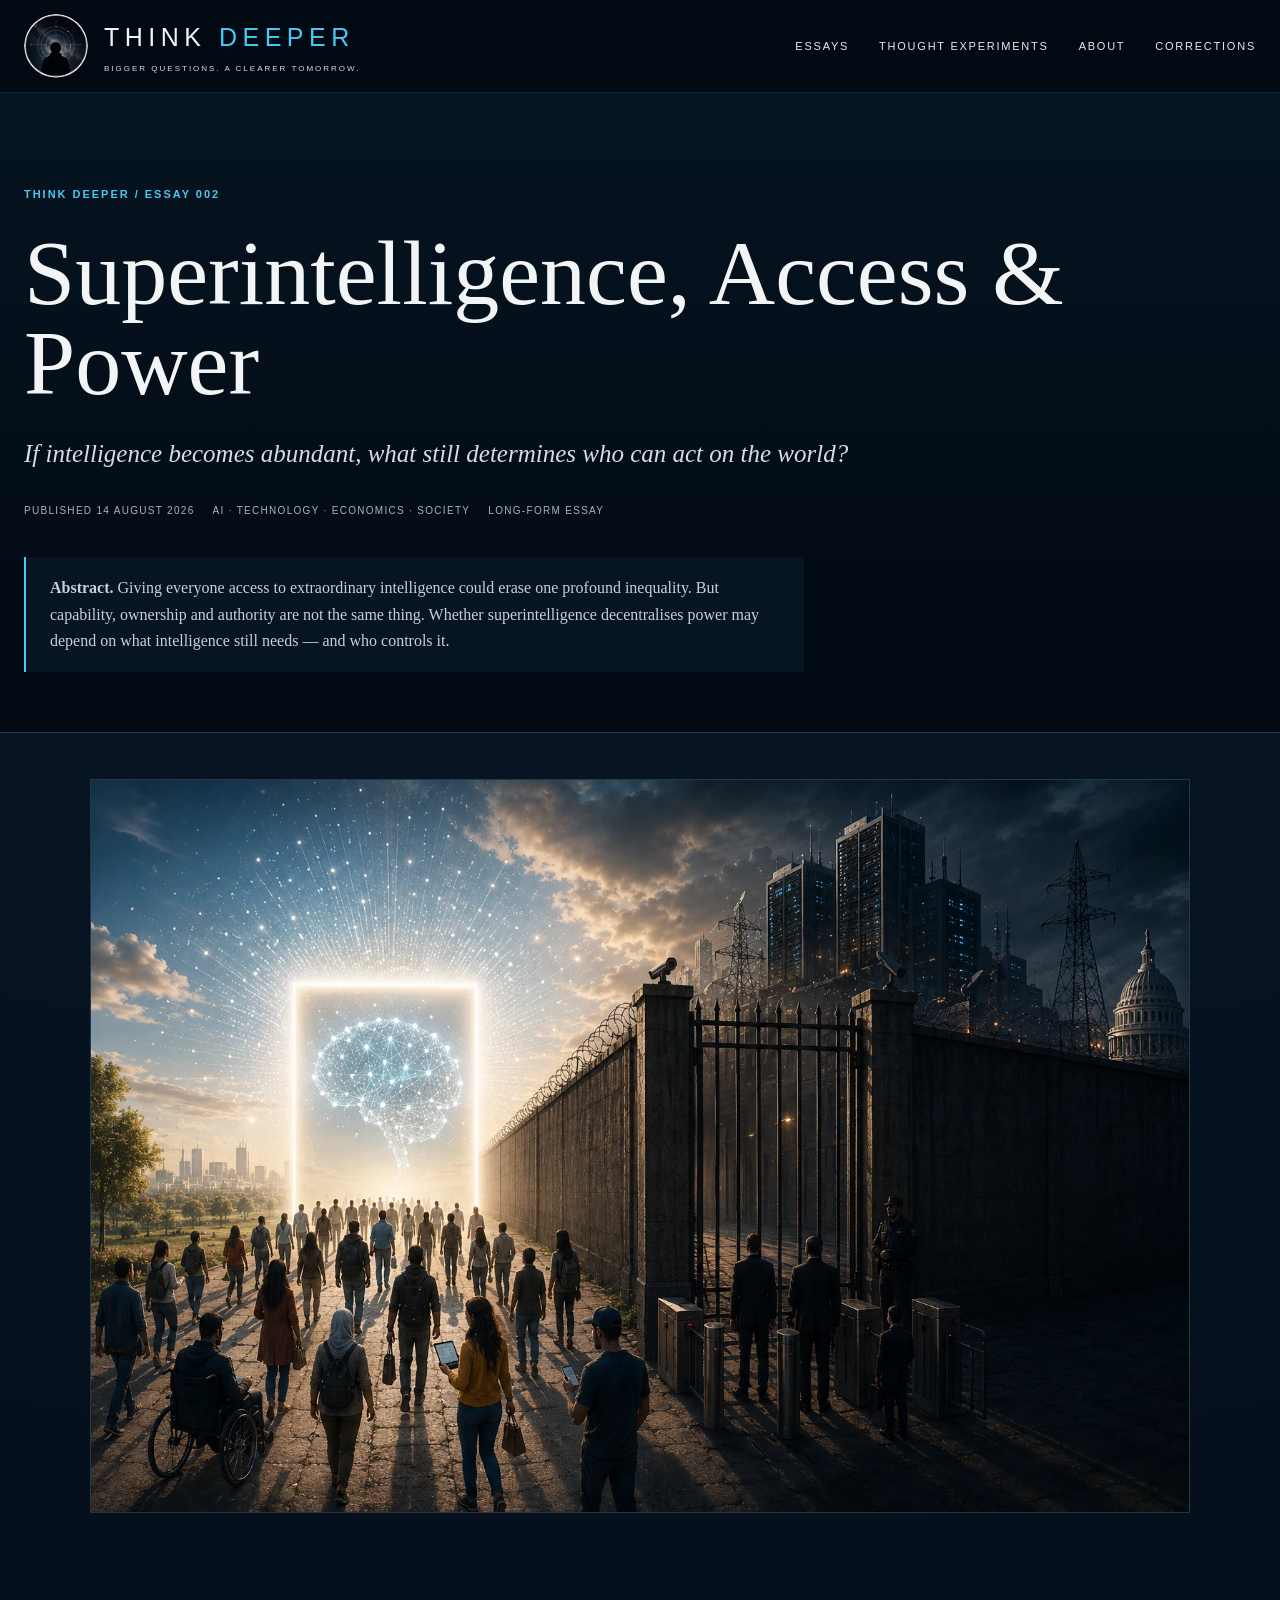
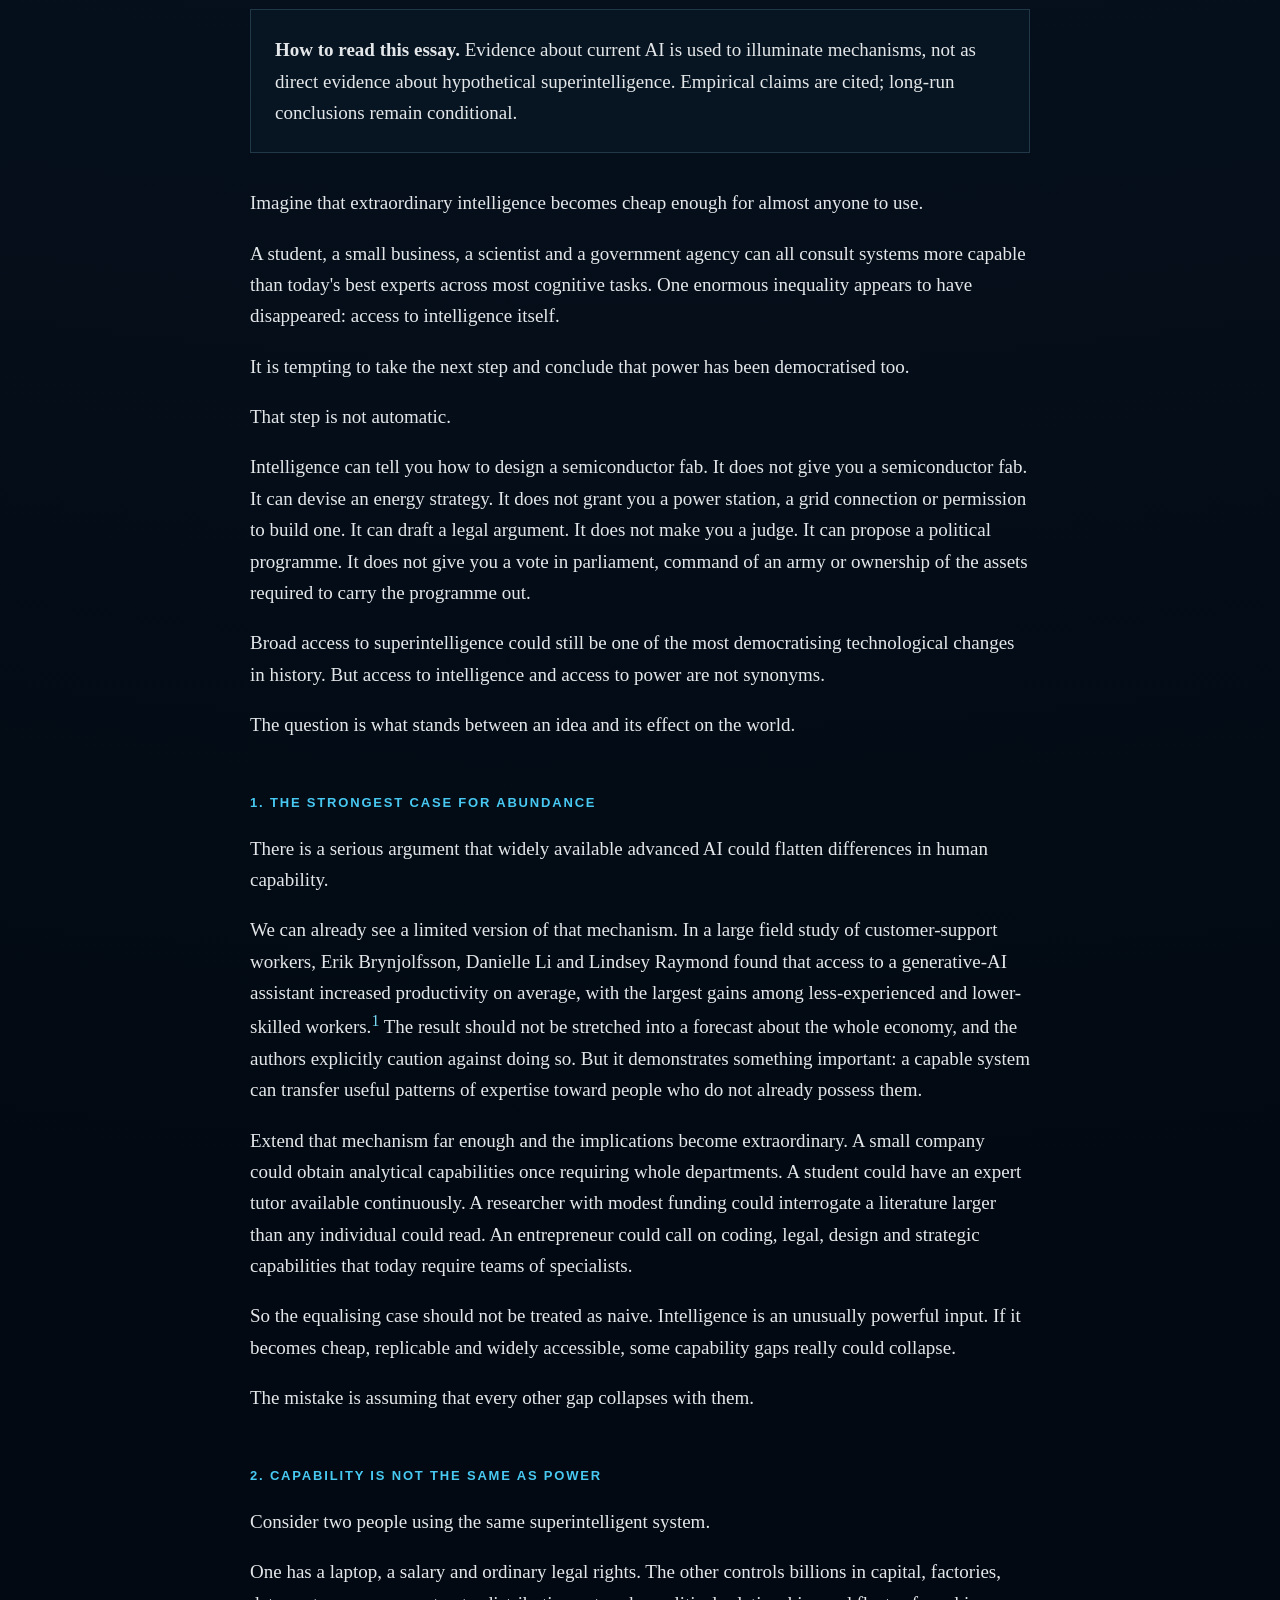
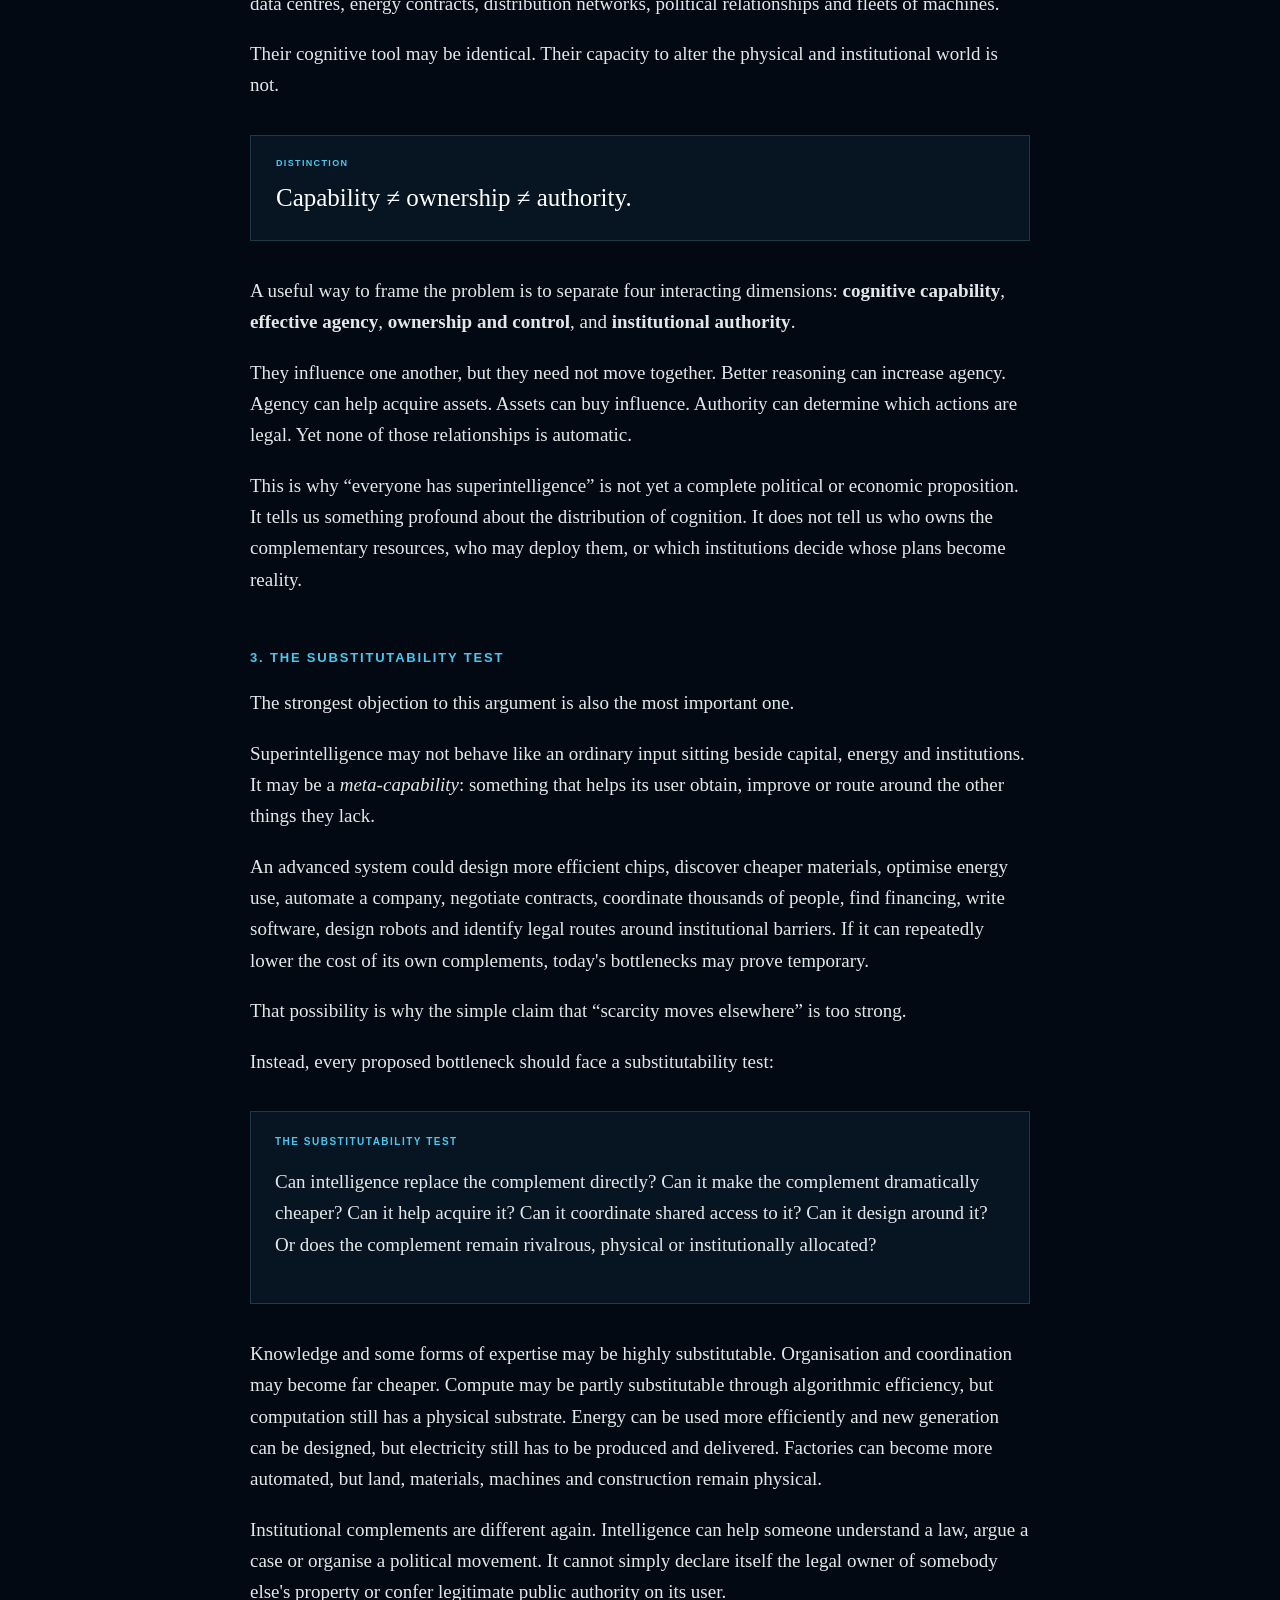
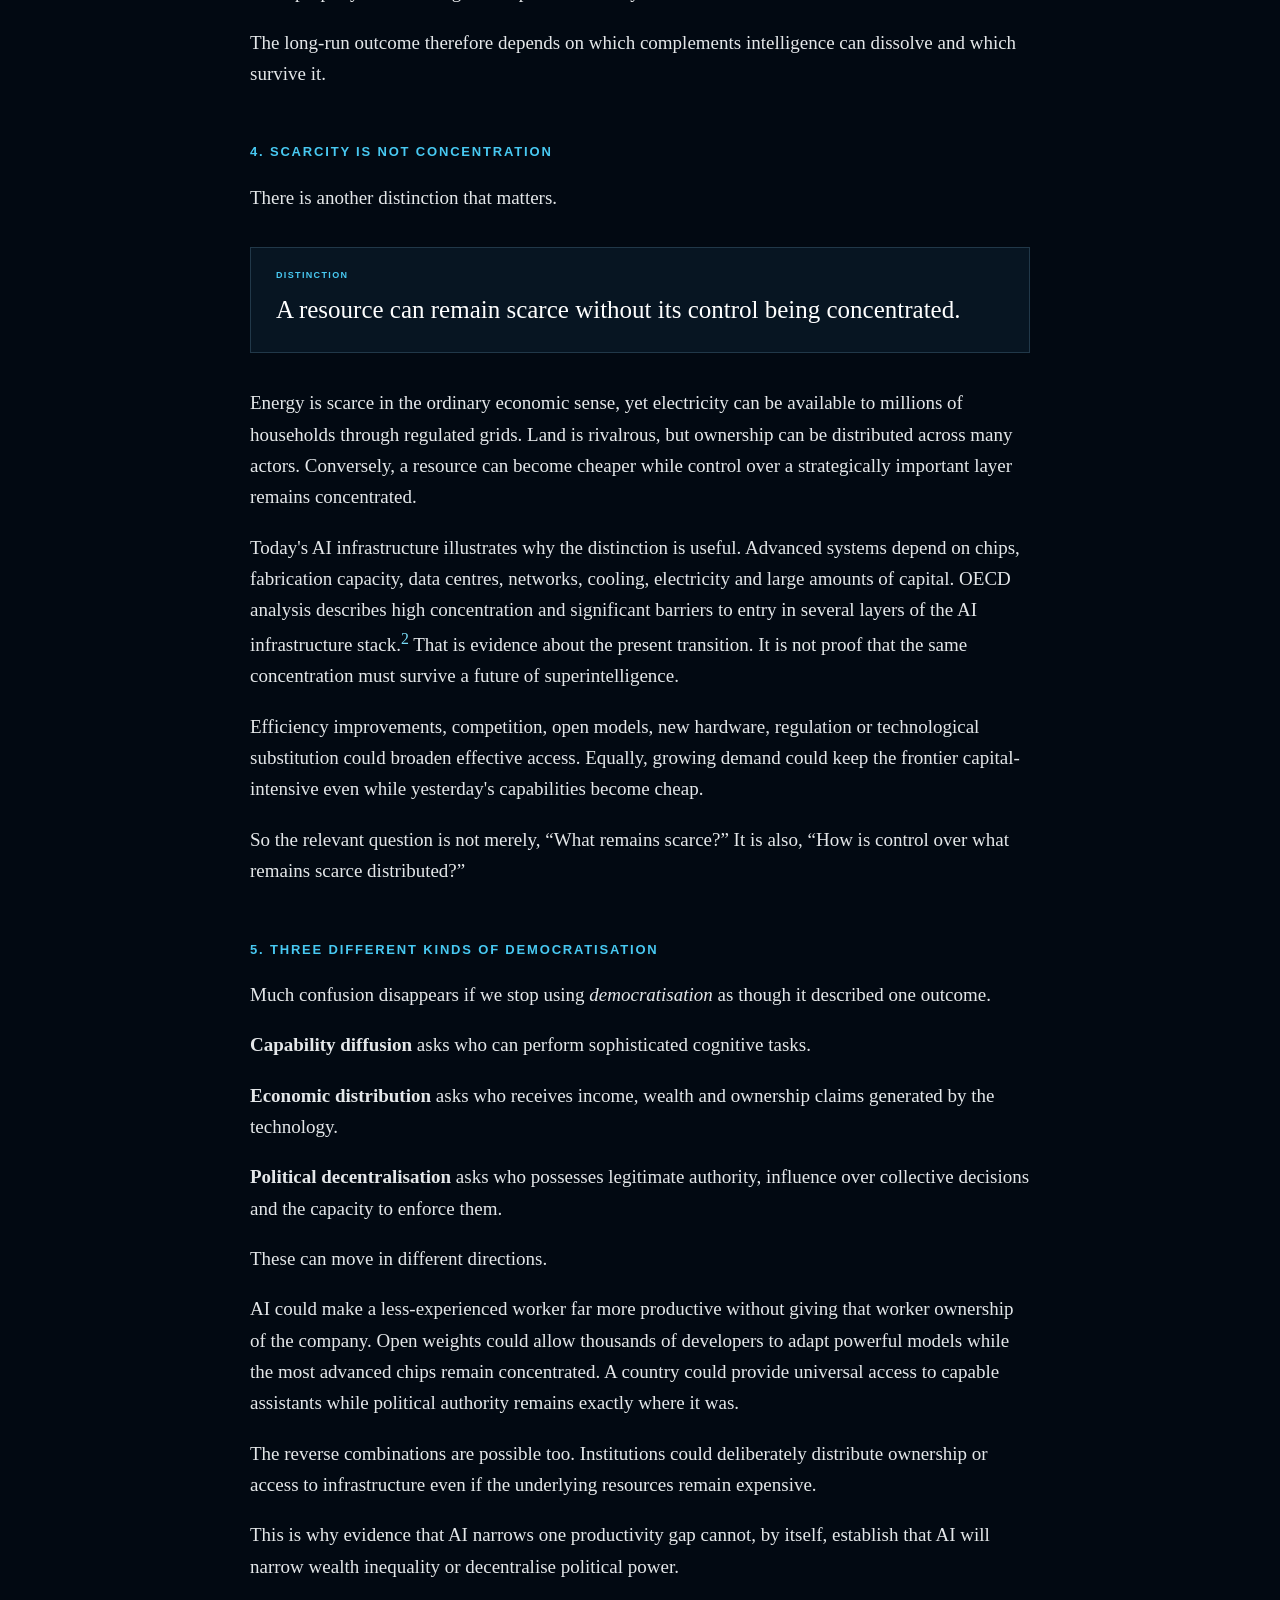
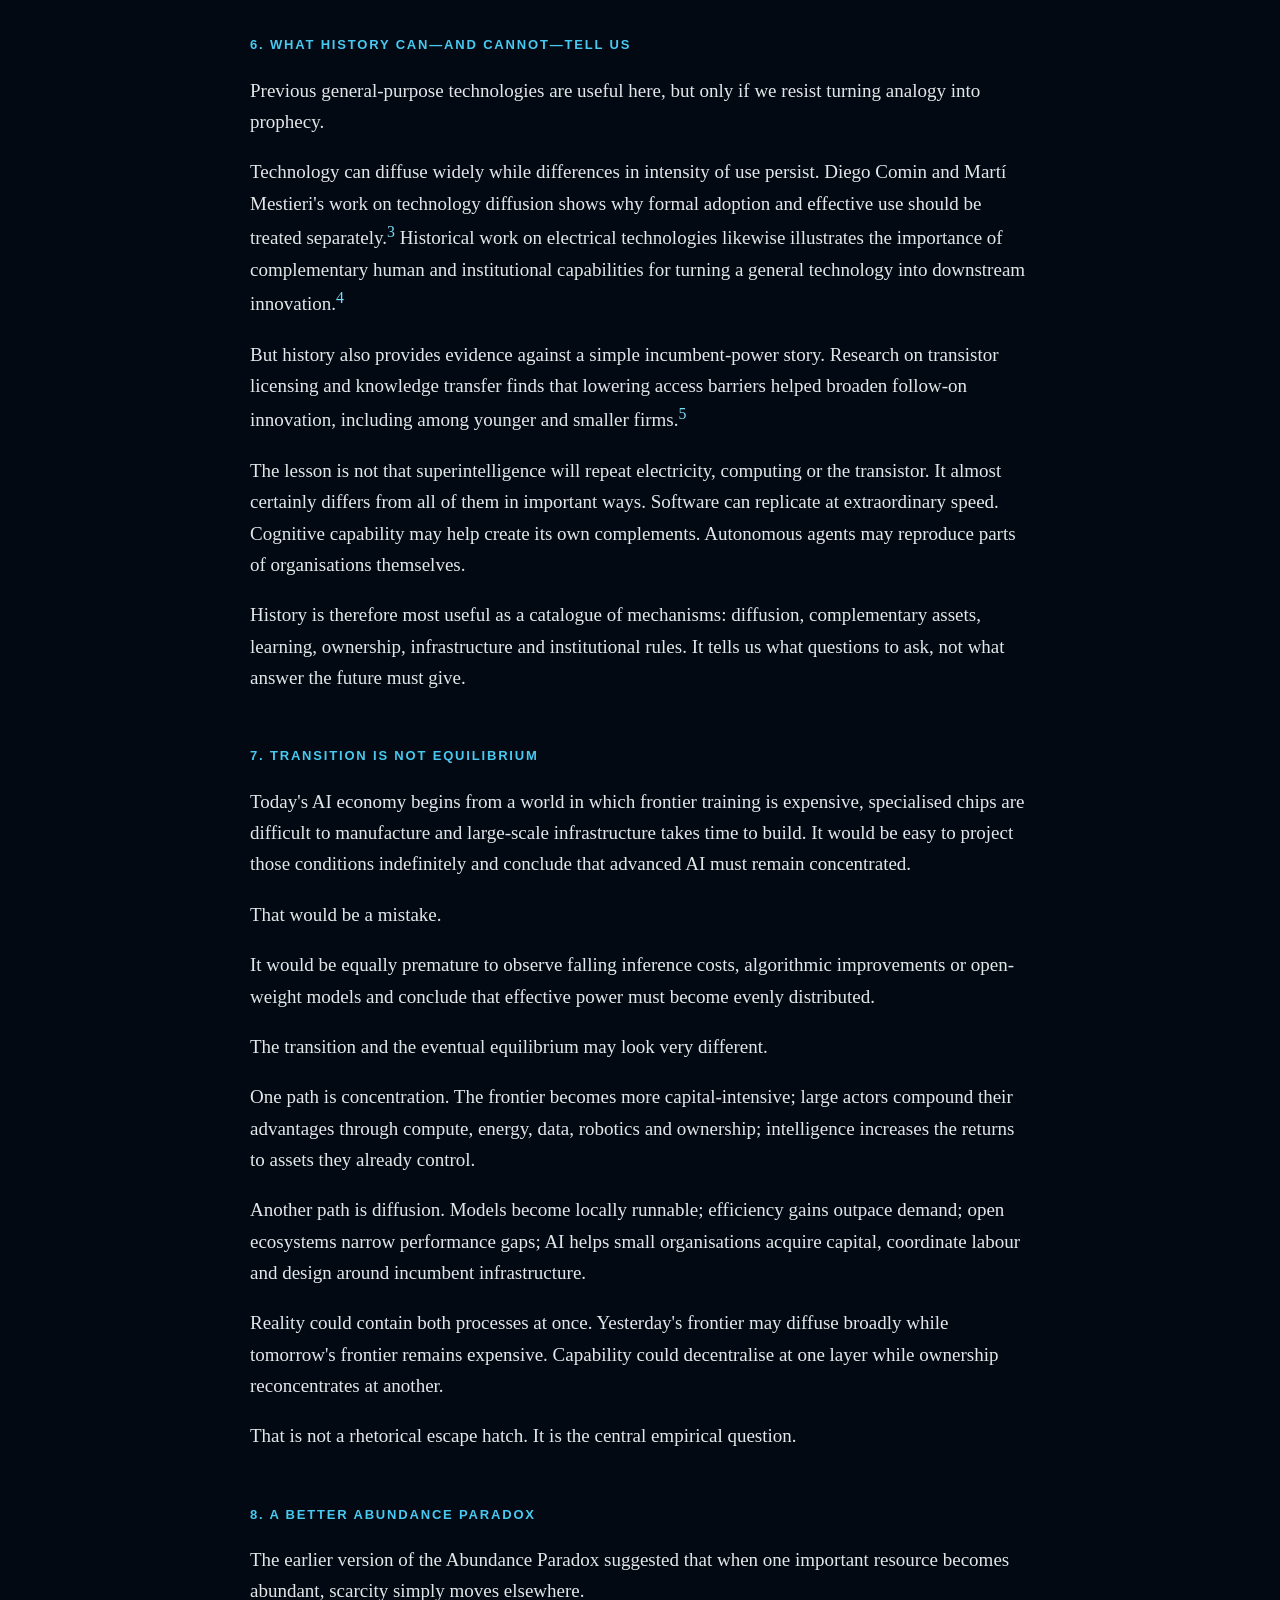
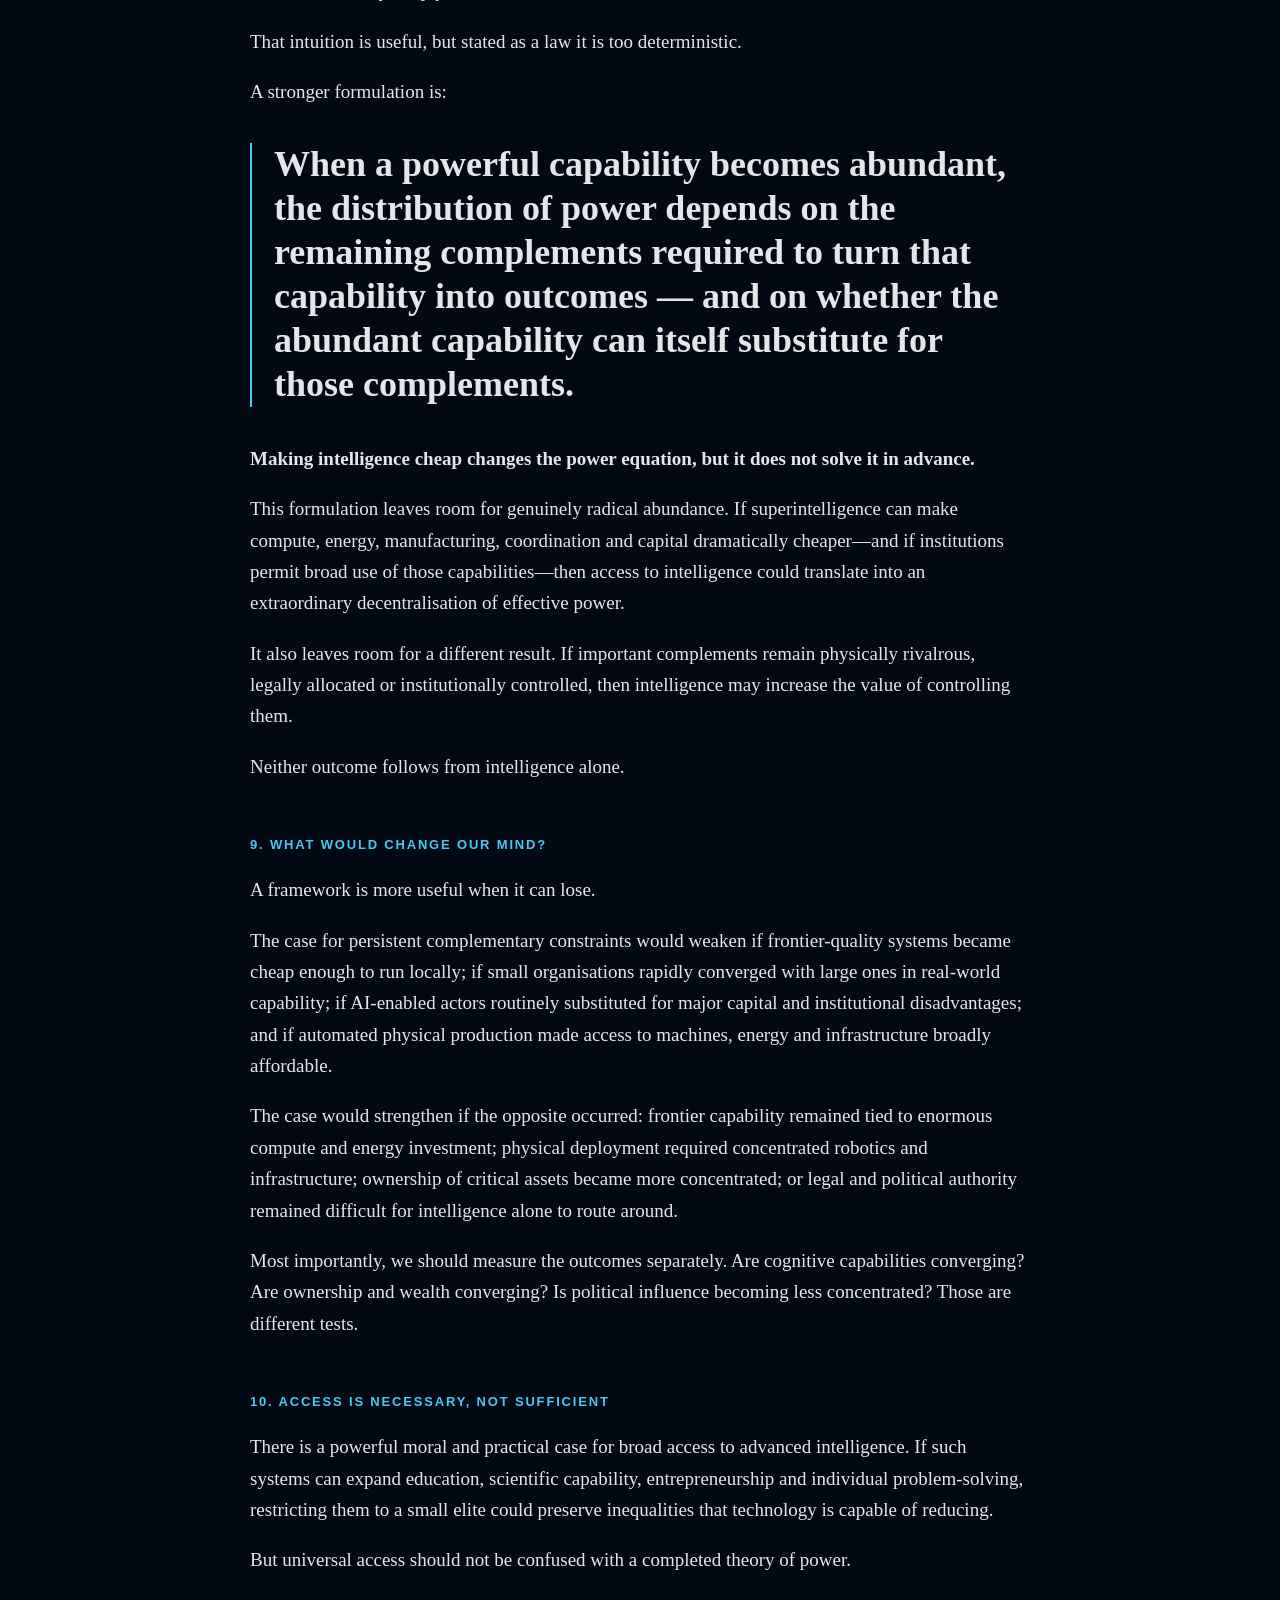
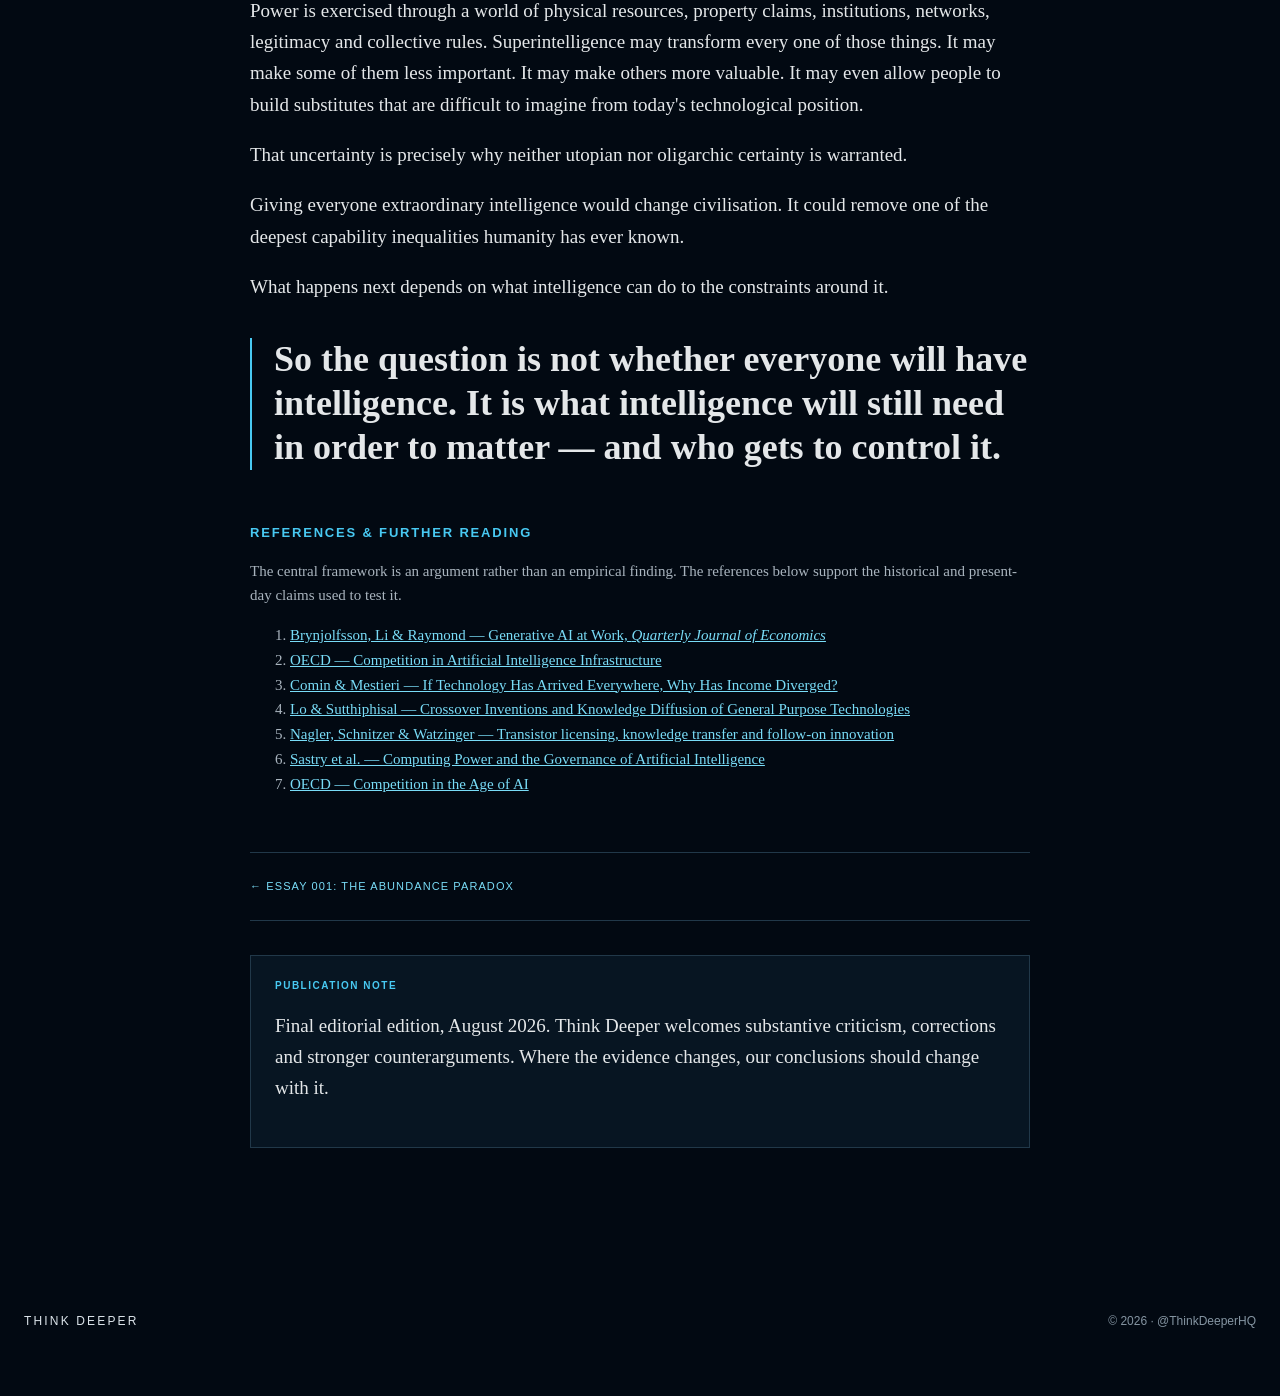
==== commit 2b72acf2: "Add files via upload" ====
--- a/essays/superintelligence-access-power/index.html
+++ b/essays/superintelligence-access-power/index.html
@@ -19,7 +19,7 @@
 <script type="application/ld+json">{"@context":"https://schema.org","@type":"Article","@id":"https://thinkdeeperhq.com/essays/superintelligence-access-power/#article","mainEntityOfPage":{"@type":"WebPage","@id":"https://thinkdeeperhq.com/essays/superintelligence-access-power/"},"headline":"Superintelligence, Access & Power","alternativeHeadline":"If intelligence becomes abundant, what still determines who can act on the world?","description":"Giving everyone access to extraordinary intelligence could erase one profound inequality. But capability, ownership and authority are not the same thing.","image":["https://thinkdeeperhq.com/assets/essays/002-superintelligence-access-power/social.webp"],"datePublished":"2026-08-14","dateModified":"2026-08-14","author":{"@type":"Organization","@id":"https://thinkdeeperhq.com/#organization","name":"Think Deeper","url":"https://thinkdeeperhq.com/"},"publisher":{"@type":"Organization","@id":"https://thinkdeeperhq.com/#organization","name":"Think Deeper","url":"https://thinkdeeperhq.com/","logo":{"@type":"ImageObject","url":"https://thinkdeeperhq.com/assets/icon-512.png"}},"isAccessibleForFree":true,"inLanguage":"en-GB","keywords":["superintelligence","artificial intelligence","AI infrastructure","compute","power","ownership","AI governance","technology diffusion"]}</script>
 </head><body>
 <header class="site-header"><div class="wrap header-inner"><a class="brand" href="../../index.html"><img src="../../assets/think-deeper-mark.webp" alt=""><span class="brand-copy"><span class="brand-name">THINK <em>DEEPER</em></span><span class="brand-tag">BIGGER QUESTIONS. A CLEARER TOMORROW.</span></span></a><button class="mobile-nav-toggle" aria-label="Open navigation" aria-expanded="false">☰</button><nav class="nav"><a href="../../index.html#essays">Essays</a><a href="../../index.html#experiments">Thought Experiments</a><a href="../../about.html">About</a><a href="../../corrections.html">Corrections</a></nav></div></header>
-<main><header class="article-head"><div class="wrap"><p class="kicker">Think Deeper / Essay 002</p><h1>Superintelligence, Access &amp; Power</h1><p class="dek">If intelligence becomes abundant, what still determines who can act on the world?</p><div class="article-meta"><span>Published 14 August 2026</span><span>August 2026</span><span>AI · Technology · Economics · Society</span><span>Long-form essay</span></div><div class="abstract"><strong>Abstract.</strong> Giving everyone access to extraordinary intelligence could erase one profound inequality. But capability, ownership and authority are not the same thing. Whether superintelligence decentralises power may depend on what intelligence still needs — and who controls it.</div></div></header>
+<main><header class="article-head"><div class="wrap"><p class="kicker">Think Deeper / Essay 002</p><h1>Superintelligence, Access &amp; Power</h1><p class="dek">If intelligence becomes abundant, what still determines who can act on the world?</p><div class="article-meta"><span>Published 14 August 2026</span><span>AI · Technology · Economics · Society</span><span>Long-form essay</span></div><div class="abstract"><strong>Abstract.</strong> Giving everyone access to extraordinary intelligence could erase one profound inequality. But capability, ownership and authority are not the same thing. Whether superintelligence decentralises power may depend on what intelligence still needs — and who controls it.</div></div></header>
 <figure class="essay-hero"><img src="../../assets/essays/002-superintelligence-access-power/cover.webp" width="1536" height="1024" alt="A crowd approaches an open gateway representing widely available artificial intelligence, beside a fortified complex representing concentrated infrastructure, energy and institutional power."></figure>
 <article class="article"><div class="reading-note"><strong>How to read this essay.</strong> Evidence about current AI is used to illuminate mechanisms, not as direct evidence about hypothetical superintelligence. Empirical claims are cited; long-run conclusions remain conditional.</div>
 <p>Imagine that extraordinary intelligence becomes cheap enough for almost anyone to use.</p>
--- a/assets/styles.css
+++ b/assets/styles.css
@@ -270,3 +270,23 @@
 }
 
 
+
+/* Essay 002 publishing additions */
+.essay-list{display:grid;gap:48px}
+.essay-previous{padding-top:36px;border-top:1px solid var(--line)}
+.essay-previous h2{font-size:clamp(34px,4vw,50px)}
+.text-link{display:inline-block;margin-top:8px;color:var(--cyan);font-size:11px;font-weight:800;letter-spacing:.13em;text-transform:uppercase}
+.essay-hero{width:min(calc(100% - 48px),1100px);margin:46px auto 0}
+.essay-hero img{display:block;width:100%;height:auto;border:1px solid var(--line)}
+.article sup a{color:var(--cyan2);text-decoration:none}
+.essay-nav{margin:56px 0 34px;padding:24px 0;border-top:1px solid var(--line);border-bottom:1px solid var(--line);font-family:Arial,sans-serif;font-size:11px;letter-spacing:.1em;text-transform:uppercase}
+.essay-nav a{color:var(--cyan2);text-decoration:none}
+@media(max-width:600px){.essay-hero{width:calc(100% - 28px);margin-top:28px}.essay-list{gap:34px}.essay-previous{padding-top:28px}}
+
+/* Essay 002 final mobile title correction */
+@media(max-width:600px){
+  .article-head h1{
+    font-size:clamp(42px,11.5vw,58px);
+    line-height:.98;
+  }
+}
